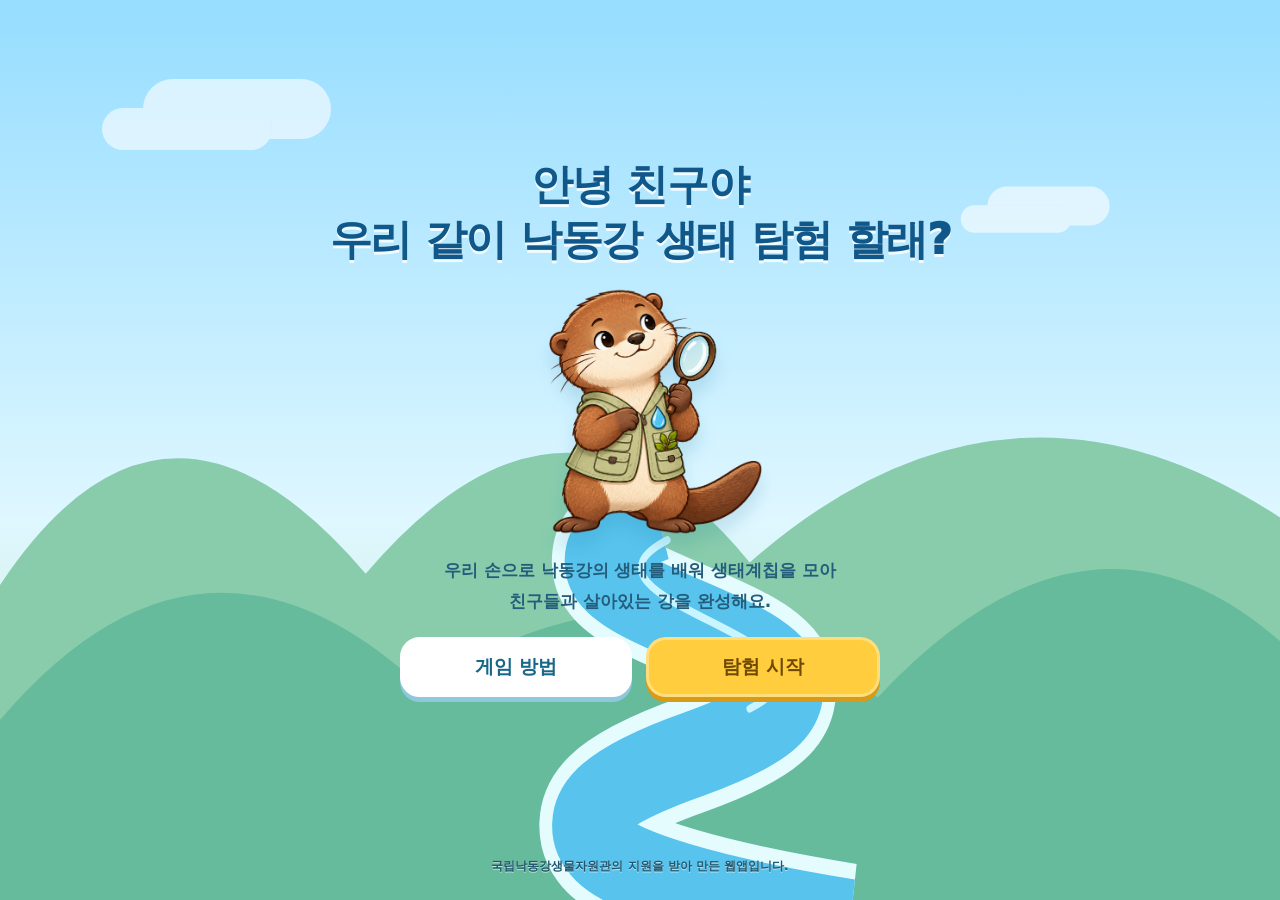
==== index.html @ 2ea54d35 "Add four-color score timeline and preserve hint timer pause" ====
<!doctype html>
<html lang="ko" class="world-boot"><head><meta charset="utf-8"><meta name="viewport" content="width=device-width,initial-scale=1"><title>낙동강 생태지킴이 탐험대 · 메인 보드</title>
<style>
*{box-sizing:border-box}body{margin:0;background:#eeeee5;color:#243c30;font-family:"Malgun Gothic",system-ui,sans-serif}header{position:sticky;top:0;z-index:3;background:#fafbf5f5;border-bottom:1px solid #d9e0d2;backdrop-filter:blur(12px)}.toolbar{max-width:1300px;margin:auto;display:flex;align-items:center;justify-content:space-between;padding:14px 22px;gap:12px}.brand{display:flex;align-items:center;gap:12px}.mark{background:#245e39;color:white;border-radius:13px;padding:9px;font-size:22px}h1{font-size:18px;margin:0 0 3px}.sub{font-size:12px;color:#657364}.actions{display:flex;gap:6px;align-items:center}button{font:inherit;cursor:pointer;border:1px solid #d1daca;background:#fffef9;color:#294c35;border-radius:10px;padding:9px 12px}button:hover{background:#e5efde}button:focus-visible{outline:3px solid #e6a627;outline-offset:3px}.hint{max-width:1200px;margin:18px auto 12px;padding:0 20px;display:flex;justify-content:space-between;font-size:13px;color:#56654e}.badge{color:#356344}main{overflow:auto;padding:0 18px 30px;min-height:80vh}.board{position:relative;width:min(100%,1120px);margin:0 auto;background:#fff;border-radius:20px;box-shadow:0 12px 40px #30482a18;overflow:hidden}.board>img{width:100%;display:block}.hotspot{position:absolute;top:1.85%;height:20.3%;width:13.6%;border-radius:15%;border:3px solid transparent;background:transparent;padding:0}.hotspot:hover{background:#ffffff20;border-color:#ffffff;box-shadow:0 0 0 3px var(--c),0 8px 24px #0002}.hotspot:focus-visible{outline:4px solid #e6a627;outline-offset:1px}.hotspot span{position:absolute;bottom:5%;left:50%;transform:translateX(-50%);white-space:nowrap;background:#fffef5;color:var(--c);border-radius:20px;padding:6px 12px;font-size:clamp(9px,1.1vw,14px);box-shadow:0 2px 8px #0001;opacity:0}.hotspot:hover span,.hotspot:focus-visible span{opacity:1}footer{text-align:center;font-size:12px;color:#6b7665;padding:0 16px 22px}dialog{border:0;border-radius:20px;padding:0;width:min(980px,96vw);max-height:92vh;background:#fafbf5;color:#294532;box-shadow:0 24px 100px #0005}dialog::backdrop{background:#15271dc9;backdrop-filter:blur(4px)}.modalbar{display:flex;justify-content:space-between;align-items:center;gap:8px;padding:14px 18px;position:sticky;top:0;background:#fafbf5;z-index:1;border-bottom:1px solid #dae1d4}.modalbar h2{font-size:18px;margin:0}.pages{display:flex;justify-content:center;align-items:center;gap:12px;padding:12px}.pages button[aria-pressed=true]{background:#2e6340;color:#fff}.source{display:block;width:100%;height:auto}.note{font-size:12px;text-align:center;color:#697360;margin:0 12px 12px}body:has(dialog[open]){overflow:hidden}body:fullscreen{overflow:auto;background:#eeeee5}@media(max-width:620px){.toolbar{padding:11px 12px;flex-wrap:wrap}h1{font-size:15px}.mark{font-size:18px;padding:6px}.sub{font-size:11px}.actions{width:100%;justify-content:flex-end}button{padding:8px 10px;font-size:13px}.hint{font-size:11px;gap:10px;margin-top:12px}main{padding:0 6px 20px}.board{border-radius:12px}.hotspot{border-width:2px}.modalbar h2{font-size:15px}}

.logo-magic{position:absolute;left:2%;top:3%;width:21.3%;height:16.5%;padding:0;border:0;background:transparent;border-radius:35%;isolation:isolate;overflow:visible;cursor:pointer}.logo-magic:hover{background:transparent}.logo-magic:focus-visible{outline:3px solid #d99f20;outline-offset:3px}.logo-magic::before{content:"";position:absolute;inset:-5%;border-radius:50%;pointer-events:none;opacity:0;background:radial-gradient(ellipse,#ffe28388,transparent 68%);mix-blend-mode:screen}.logo-shine{position:absolute;inset:0;overflow:hidden;border-radius:35%;pointer-events:none;mix-blend-mode:screen}.logo-shine::after{content:"";position:absolute;inset:-30%;background:linear-gradient(110deg,transparent 36%,#fffbd480 46%,#fffefaee 50%,#fffbd480 54%,transparent 64%);transform:translateX(-110%);opacity:0}.spark{position:absolute;left:var(--x);top:var(--y);font-size:clamp(15px,2.5vw,34px);line-height:1;color:#fff9c5;text-shadow:0 0 5px #ffde50,0 0 12px #ffdc54;opacity:0;pointer-events:none}.logo-magic.play::before{animation:logoHalo 3.8s ease-out both}.logo-magic.play .logo-shine::after{animation:logoShine 2s .25s ease-in-out both}.logo-magic.play .spark{animation:logoSpark 1.5s var(--delay) ease-in-out 2 both}.magic-tip{position:absolute;left:50%;top:103%;transform:translateX(-50%);white-space:nowrap;background:#fffcef;color:#336044;font-size:clamp(9px,1vw,13px);border:1px solid #e5cc7c;border-radius:20px;padding:5px 10px;opacity:0;transition:opacity .2s;pointer-events:none}.logo-magic:hover .magic-tip,.logo-magic:focus-visible .magic-tip{opacity:1}@keyframes logoHalo{0%,100%{opacity:0;transform:scale(.95)}25%,60%{opacity:.8;transform:scale(1.04)}}@keyframes logoShine{0%{opacity:0;transform:translateX(-110%)}15%,75%{opacity:.8}100%{opacity:0;transform:translateX(110%)}}@keyframes logoSpark{0%,100%{opacity:0;transform:scale(.3) rotate(-15deg)}45%{opacity:1;transform:scale(1) rotate(12deg)}}@media(prefers-reduced-motion:reduce){.logo-magic.play::before,.logo-magic.play .logo-shine::after,.logo-magic.play .spark{animation:none!important}.magic-tip{transition:none}}

#guide{position:fixed;z-index:20;inset:0;background:#142e24ad;display:flex;align-items:center;justify-content:center;padding:20px;overflow:auto}#guide[hidden]{display:none}.guide-panel{background:#fffdf3;border:2px solid #fff8d6;border-radius:26px;padding:24px;width:min(560px,100%);box-shadow:0 20px 80px #10271c55;position:relative}.guide-top{display:flex;justify-content:space-between;align-items:center;gap:8px;font-size:12px;color:#607259}.guide-hero{display:flex;gap:18px;align-items:center;margin:18px 0}.otter-portrait{width:104px;height:104px;flex-shrink:0;border-radius:50%;background-color:#dfeeda;background-size:850%;background-position:9.4% 44%;border:4px solid #e7d59b;box-shadow:0 4px 12px #365c3122}.guide-panel h2{font-size:25px;line-height:1.4;margin:0;color:#255b39}.guide-panel p{line-height:1.8;font-size:16px;margin:12px 0}.guide-step{display:flex;gap:5px;margin:15px 0}.guide-step i{height:5px;flex:1;border-radius:5px;background:#dfe6d5}.guide-step i.on{background:#4c8a50}.guide-choices{display:flex;gap:8px;flex-wrap:wrap;margin-top:16px}.guide-choices button{flex:1;min-width:120px;padding:13px}.guide-primary{background:#2c693e!important;color:white!important;border-color:#2c693e!important}.guide-feedback{min-height:26px;font-size:14px!important;color:#476641}.guide-chip{display:inline-flex;border:3px solid #39864f;border-radius:15px;background:#e7f5e1;padding:12px 18px;gap:8px;font-weight:bold;animation:chipArrive .65s ease-out}.guide-deck{background:#e2f3dc!important;border:2px solid #32804a!important;color:#25613a;min-height:100px!important;font-size:20px!important}.guide-panel small{display:block;color:#6d7569;margin-top:12px;line-height:1.6}#helpGuide{background:#e5efdc}.tutorial-highlight{z-index:21!important;outline:5px solid #ffdd66!important;outline-offset:5px;box-shadow:0 0 0 9999px #162e2340}.guide-board-step{align-items:flex-end!important;justify-content:flex-end!important;pointer-events:none;background:transparent!important}.guide-board-step .guide-panel{pointer-events:auto;width:min(440px,95%);margin:12px}.guide-board-step .guide-hero{margin:8px 0}.guide-board-step .otter-portrait{width:65px;height:65px}.guide-board-step h2{font-size:19px}.guide-board-step p{font-size:14px}#practiceChip{position:absolute;left:26.1%;top:28.5%;width:7.9%;height:8.3%;z-index:2;background:#e7f5e5e8;border:3px solid #38804a;border-radius:15%;display:flex;align-items:center;justify-content:center;text-align:center;color:#28633d;font-size:clamp(9px,1.3vw,17px);font-weight:bold;animation:chipArrive .7s ease-out}#practiceChip[hidden]{display:none}@keyframes chipArrive{from{opacity:0;transform:translateY(-45px) scale(.4)}to{opacity:1;transform:none}}@media(max-width:600px){#guide{padding:10px}.guide-panel{padding:18px}.guide-panel h2{font-size:21px}.guide-panel p{font-size:14px}.guide-board-step .guide-panel{margin:0;width:100%}.guide-board-step .guide-hero{display:none}.otter-portrait{width:80px;height:80px}}@media(prefers-reduced-motion:reduce){.guide-chip,#practiceChip{animation:none}}

.mission-status{max-width:1120px;margin:12px auto 15px;padding:12px 16px;border:1px solid #d7e2cc;border-radius:16px;background:#fafcf4;display:flex;align-items:center;gap:12px;flex-wrap:wrap}.mission-status strong{font-size:16px}.mission-status progress{accent-color:#347545;height:12px;flex:1;min-width:80px}.mission-status button{font-size:12px}.mission-status small{width:100%;color:#68765e}.deck-count{position:absolute;bottom:4%;left:50%;transform:translateX(-50%);white-space:nowrap;color:var(--c);background:#fffdf3ed;padding:5px 10px;border-radius:20px;font-size:clamp(9px,1vw,13px);box-shadow:0 2px 6px #0001}.hotspot span:not(.deck-count){bottom:15%}.placed-chip{position:absolute;width:7.5%;height:7.8%;z-index:2;border:2px solid var(--chip-color);background:#fffcf2ee;border-radius:15%;display:flex;align-items:center;justify-content:center;flex-direction:column;text-align:center;gap:2px;padding:3px;color:#264c31;box-shadow:0 2px 8px #28482428;font-size:clamp(8px,1.2vw,15px);font-weight:bold;animation:chipArrive .6s ease-out}.placed-chip small{font-weight:normal;font-size:.7em;color:#54734d}.completed-hotspot{position:absolute;top:1.85%;left:83.6%;width:13.6%;height:20.3%;border:3px solid transparent;border-radius:15%;background:transparent;padding:0}.completed-hotspot:hover{background:#ffffff20;border-color:#b0a986}.completed-hotspot .deck-count{color:#5b5b4b}.mission-content{padding:22px 26px 24px}.mission-meta{color:#527046;font-size:12px;display:flex;justify-content:space-between;gap:8px}.mission-question{font-size:clamp(20px,2.5vw,28px);line-height:1.7;font-weight:bold;color:#25492e;margin:20px 0 24px}.mission-section{padding:16px;border-radius:15px;border:1px solid #dce5d2;background:#f0f6e8;margin:12px 0;line-height:1.8}.mission-section h3{font-size:13px;margin:0 0 6px;color:#46723d}.mission-section p{margin:0}.mission-answer{background:#fff7dc;border-color:#ead692}.mission-answer strong{font-size:24px;color:#396233}.mission-buttons{display:flex;gap:8px;flex-wrap:wrap;margin:18px 0 0}.mission-buttons button{padding:12px 16px;flex:1}.mission-controls{display:flex;justify-content:space-between;gap:12px;flex-wrap:wrap;border-top:1px solid #e1e7d7;margin-top:20px;padding-top:14px}.mission-controls button{font-size:12px}.mission-note{font-size:13px;color:#64715b;line-height:1.7}.mission-saved{font-size:13px;margin:10px 0;min-height:20px;color:#476f3b}.mission-list{display:grid;grid-template-columns:repeat(auto-fit,minmax(200px,1fr));gap:10px;margin:16px 0}.mission-list button{text-align:left;line-height:1.6}.mission-list button.done{background:#e6f2df;border-color:#82ac6f}.mission-list button small{display:block;color:#607557}.mission-region-title{margin-top:20px;font-size:18px}.finish-banner{border:1px solid #cfb965;background:#fff5ce;border-radius:15px;padding:16px;margin:15px 0;line-height:1.8}.mission-question:focus{outline:none}@media(prefers-reduced-motion:reduce){.placed-chip{animation:none}}@media(max-width:600px){.mission-content{padding:16px}.mission-status{margin:10px 6px}.mission-status strong{font-size:14px}.mission-status small{font-size:11px}.mission-buttons button{font-size:13px;padding:11px 10px}}

.logo-underlay{position:absolute;left:2%;top:3%;width:21.3%;height:16.5%;background:#f3f0e6;border-radius:14px;pointer-events:none}.logo-magic{border-radius:14px;background-size:469.484% 606.061%;background-position:2.5413% 3.5928%;background-repeat:no-repeat;transform-origin:50% 60%;animation:logoWelcome 1.5s cubic-bezier(.2,.8,.25,1.2) both,logoFloat 5s 1.5s ease-in-out infinite;filter:drop-shadow(0 7px 5px #305a3b22)}.logo-magic:hover{background-color:transparent}.logo-magic::before{inset:-8%;background:radial-gradient(ellipse,#fff09d99,transparent 67%);z-index:-1;animation:logoAura 4s ease-in-out infinite!important}.logo-magic .logo-shine::after{animation:logoShineLoop 6s .5s ease-in-out infinite!important}.logo-magic .spark{font-size:clamp(20px,3.5vw,47px);animation:logoStarLoop 4s var(--delay) ease-in-out infinite!important}.brand h1{background:linear-gradient(105deg,#245839 15%,#278a9a 35%,#a17a0d 50%,#245839 70%);background-size:240% 100%;background-clip:text;-webkit-background-clip:text;color:transparent;animation:headingRiver 7s ease-in-out infinite}.motion-toggle{font-size:12px}body.motion-paused .logo-magic,body.motion-paused .logo-magic::before,body.motion-paused .logo-magic .logo-shine::after,body.motion-paused .logo-magic .spark,body.motion-paused .brand h1{animation:none!important}body.motion-paused .logo-magic .spark,body.motion-paused .logo-magic::before{opacity:0!important}@keyframes logoWelcome{0%{opacity:0;transform:translateY(24px) scale(.65) rotate(-7deg)}65%{opacity:1;transform:translateY(-6px) scale(1.08) rotate(2deg)}100%{opacity:1;transform:translateY(0) scale(1) rotate(0)}}@keyframes logoFloat{0%,100%{transform:translateY(0) rotate(-.6deg)}50%{transform:translateY(-7px) rotate(.6deg)}}@keyframes logoAura{0%,100%{opacity:.25;transform:scale(.95)}50%{opacity:.85;transform:scale(1.13)}}@keyframes logoShineLoop{0%,58%{opacity:0;transform:translateX(-110%)}65%,82%{opacity:.95}90%,100%{opacity:0;transform:translateX(110%)}}@keyframes logoStarLoop{0%,12%,65%,100%{opacity:0;transform:scale(.2) rotate(-20deg)}30%,43%{opacity:1;transform:scale(1.15) rotate(20deg)}}@keyframes headingRiver{0%,100%{background-position:0% 50%}50%{background-position:100% 50%}}@media(prefers-reduced-motion:reduce){.logo-magic,.logo-magic::before,.logo-magic .logo-shine::after,.logo-magic .spark,.brand h1{animation:none!important}.logo-magic .spark,.logo-magic::before{opacity:0!important}}
.logo-magic:hover{background-size:469.484% 606.061%;background-position:2.5413% 3.5928%;background-repeat:no-repeat}.board{scroll-margin-top:90px}
/* Compact, viewport-fitted table. Source artwork remains an intact square. */
html,body{height:100%;overflow:hidden}body{height:100dvh;display:flex;flex-direction:column;background:radial-gradient(ellipse at 50% 35%,#f3f7e8,#e0e8d8)}header{position:relative;flex-shrink:0}.toolbar{max-width:none;padding:7px 16px;gap:8px}.brand{gap:8px}.mark{padding:5px 7px;border-radius:9px;font-size:17px}.brand h1{font-size:15px;margin:0}.brand .sub{display:none}.actions{gap:4px}.actions button{padding:6px 9px;font-size:12px;border-radius:8px}.hint,footer,#saveNote{display:none}.mission-status{flex-shrink:0;max-width:none;margin:0 14px 4px;padding:5px 10px;gap:9px;border-radius:10px;background:#f9fcf0bd}.mission-status strong{font-size:12px}.mission-status button{font-size:11px;padding:4px 8px}.mission-status progress{height:8px;min-width:40px}.mission-dock{display:grid;grid-template-columns:repeat(5,minmax(0,1fr));gap:7px;padding:7px 14px;flex-shrink:0}.mission-dock .hotspot,.mission-dock .completed-hotspot{position:relative!important;inset:auto!important;width:auto!important;height:39px!important;border-radius:10px!important;border:1px solid color-mix(in srgb,var(--c,#696252) 35%,white)!important;background:color-mix(in srgb,var(--c,#696252) 8%,white)!important;padding:5px 12px!important;display:flex;align-items:center;justify-content:space-between;gap:7px;box-shadow:0 2px 4px #274b2210;color:var(--c,#625e50)}.mission-dock .hotspot:hover,.mission-dock .completed-hotspot:hover{background:var(--tile)!important;color:#fff!important;box-shadow:0 6px 0 var(--deep)!important}.dock-label{font-size:14px;font-weight:bold;white-space:nowrap}.mission-dock .deck-count{position:static;transform:none;background:#ffffffbd;box-shadow:none;font-size:11px;padding:3px 7px;white-space:nowrap}.mission-dock .hotspot span:not(.deck-count):not(.dock-label){display:none}.mission-dock .tutorial-highlight{z-index:21!important;outline:4px solid #ffcc42!important}.board-viewport{position:relative;flex:none;overflow:hidden;border-radius:15px;background:#fff;isolation:isolate;border:2px solid #efdf95;box-shadow:0 0 0 3px #fdf8e6,0 0 0 5px #82b59d66,0 10px 30px #284e3430,0 0 24px #8fcdb955;animation:boardGlow 5s ease-in-out infinite}.board-viewport::after{content:"";position:absolute;inset:0;border-radius:13px;border:3px solid transparent;pointer-events:none;z-index:4;background:linear-gradient(115deg,transparent 12%,#fff4ac 22%,#60cdb4 32%,transparent 42%,transparent 65%,#f4d66b 76%,transparent 88%) border-box;mask:linear-gradient(#fff 0 0) padding-box,linear-gradient(#fff 0 0);mask-composite:exclude;background-size:300% 300%;animation:borderCurrent 8s ease-in-out infinite}.board-viewport .board{width:100%!important;max-width:none!important;aspect-ratio:1;margin:-23.5% 0 0!important;border-radius:0;box-shadow:none;overflow:hidden;scroll-margin-top:0}.board-viewport.expanded .board{margin:0!important}.board-viewport .board>img{width:100%;height:auto;display:block}.board-viewport:not(.expanded) .logo-magic,.board-viewport:not(.expanded) .logo-underlay{visibility:hidden}.board-viewport.expanded .logo-magic,.board-viewport.expanded .logo-underlay{visibility:visible}main{min-height:0;flex:1;display:flex;align-items:center;justify-content:center;overflow:auto;padding:8px 12px 12px}body.motion-paused .board-viewport,body.motion-paused .board-viewport::after{animation:none!important}#toggleOriginal{border-color:#c8d5b8}dialog{max-height:92dvh}.guide-board-step .guide-panel{max-height:65dvh;overflow:auto}.guide-board-step{padding-bottom:6px!important}.guide-board-step .guide-panel{box-shadow:0 12px 50px #16302044}@keyframes boardGlow{0%,100%{box-shadow:0 0 0 3px #fff9e8,0 0 0 5px #81b69d66,0 10px 25px #284e3426,0 0 16px #8fcdb944}50%{box-shadow:0 0 0 3px #fff9e8,0 0 0 5px #d8b75d99,0 10px 30px #284e3430,0 0 28px #79cbb36b}}@keyframes borderCurrent{0%,100%{background-position:0% 0%}50%{background-position:100% 100%}}@media(max-width:700px){.toolbar{padding:6px 8px;flex-wrap:wrap}.brand h1{font-size:13px}.actions{width:auto;flex:1;justify-content:flex-end}.actions button{font-size:10px;padding:5px 6px}#minus,#plus,#toggleMotion{display:none}.mission-dock{gap:4px;padding:5px 8px}.mission-dock .hotspot,.mission-dock .completed-hotspot{height:44px!important;flex-direction:column;justify-content:center;gap:2px;padding:4px!important}.dock-label{font-size:12px}.mission-dock .deck-count{font-size:9px;padding:0 3px}.mission-status{margin:0 8px 3px;gap:5px}.mission-status strong{font-size:10px}.mission-status button{font-size:9px;padding:4px}.mark{font-size:14px}.mission-status progress{min-width:25px}main{padding:5px 8px 9px}.board-viewport{border-radius:10px}}@media(max-height:500px){.toolbar{padding-top:3px;padding-bottom:3px}.mission-dock{padding-top:3px;padding-bottom:3px}.mission-dock .hotspot,.mission-dock .completed-hotspot{height:30px!important}.mission-status{padding-top:3px;padding-bottom:3px}}@media(prefers-reduced-motion:reduce){.board-viewport,.board-viewport::after{animation:none!important}}
.mission-dock .hotspot .deck-count{opacity:1;bottom:auto;left:auto}
.mission-dock{grid-template-columns:130px repeat(5,minmax(90px,145px));justify-content:center;gap:7px}.mission-label-button{position:relative;overflow:hidden;border:1px solid #6c9b45;border-radius:10px;background:linear-gradient(120deg,#1d5c36,#3c7e45);color:#fffbe2;font-size:15px;font-weight:800;padding:6px 14px;min-height:39px;box-shadow:0 0 0 2px #e4d89666,0 3px 10px #29613c25;animation:missionLabelGlow 3s ease-in-out infinite}.mission-label-button:hover{background:linear-gradient(120deg,#286c3e,#4d9250)}.mission-label-button::after{content:"";position:absolute;inset:-40%;background:linear-gradient(110deg,transparent 40%,#fff6bd99 50%,transparent 60%);transform:translateX(-100%);pointer-events:none;animation:missionLabelShine 4.5s ease-in-out infinite}.mission-dock .hotspot,.mission-dock .completed-hotspot{padding:5px 9px!important}.mission-dock .dock-label{font-size:13px}.mission-dock .deck-count{font-size:10px;padding:3px 5px}@keyframes missionLabelGlow{0%,100%{box-shadow:0 0 0 2px #e4d89666,0 2px 8px #29613c25}50%{box-shadow:0 0 0 2px #f4dc86aa,0 0 17px #a8cb6c88}}@keyframes missionLabelShine{0%,55%{transform:translateX(-100%)}85%,100%{transform:translateX(100%)}}body.motion-paused .mission-label-button,body.motion-paused .mission-label-button::after{animation:none!important}@media(max-width:700px){.mission-dock{grid-template-columns:72px repeat(5,minmax(0,1fr));gap:4px}.mission-label-button{font-size:12px;padding:4px;min-height:44px}.mission-dock .dock-label{font-size:11px}.mission-dock .deck-count{font-size:8px;padding:0 1px}.mission-dock .hotspot,.mission-dock .completed-hotspot{padding:3px!important}}@media(prefers-reduced-motion:reduce){.mission-label-button,.mission-label-button::after{animation:none!important}}

.placed-chip{padding:0!important;overflow:hidden;border-width:1px;border-radius:12%;background:#fff}.placed-chip img{display:block;width:100%;height:100%;object-fit:contain}.chip-answer-preview{text-align:center;border:1px solid #dbe7d1;border-radius:14px;padding:12px;background:#f7fbf2}.chip-answer-preview img{width:150px;max-width:60%;height:auto;border-radius:12px}.chip-answer-preview p{font-size:13px;color:#496e3e;margin:6px 0 0}.reward-chip{width:160px;max-width:60%;display:block;margin:14px auto;border-radius:14px;animation:chipArrive .8s ease-out}.chip-gallery{display:grid;grid-template-columns:repeat(5,minmax(0,1fr));gap:9px;margin:12px 0 20px}.chip-gallery button{padding:4px;border-radius:12px;font-size:11px}.chip-gallery img{display:block;width:100%;aspect-ratio:1;object-fit:contain;border-radius:8px}.chip-gallery small{display:block;color:#5b7054;margin:5px 0}.chip-source-note{font-size:12px;line-height:1.7;color:#607457}@media(max-width:600px){.chip-gallery{grid-template-columns:repeat(3,minmax(0,1fr))}}@media(prefers-reduced-motion:reduce){.reward-chip{animation:none}}

.answer-test{border:1px solid #c6dcb9;background:#edf6e7;border-radius:15px;padding:15px;margin:16px 0}.answer-test label{display:block;font-size:14px;font-weight:bold;color:#32633d;margin-bottom:9px}.answer-entry-row{display:flex;gap:8px}.answer-entry-row input{min-width:0;flex:1;width:100%;border:2px solid #b4cfa6;border-radius:10px;padding:12px 14px;font:inherit;font-size:18px;color:#254b32;background:#fff}.answer-entry-row input:focus{outline:3px solid #e6cf74;outline-offset:2px}.answer-entry-row button{padding:10px 20px;font-weight:bold;background:#2c6a3d;color:white;border-color:#2c6a3d}.answer-feedback{min-height:22px;margin:8px 0 0;font-size:14px;color:#546a47}.answer-feedback.wrong{color:#9b4b27}.answer-feedback.correct{color:#286538;font-weight:bold}.answer-test small{font-size:11px;color:#69775e;display:block;margin-top:5px}.chip-flight{position:fixed;z-index:1000;pointer-events:none;object-fit:contain;border-radius:16px;box-shadow:0 12px 45px #183f3055;will-change:transform;transform-origin:top left}.correct-toast{position:fixed;z-index:1001;left:50%;top:18px;transform:translateX(-50%);padding:15px 24px;border-radius:18px;border:2px solid #e8ce72;background:#fffbed;color:#28603a;box-shadow:0 8px 35px #224c3533;font-weight:800;font-size:21px;text-align:center;pointer-events:none;max-width:90vw;white-space:normal}.correct-toast small{display:block;font-size:13px;font-weight:normal;margin-top:4px}.landing-chip{animation:chipLanded .65s ease-out!important}@keyframes chipLanded{0%{transform:scale(.65);filter:brightness(1.6)}55%{transform:scale(1.2)}100%{transform:scale(1);filter:brightness(1)}}@media(max-width:600px){.answer-entry-row input{font-size:16px;padding:10px}.answer-entry-row button{font-size:13px;padding:9px 12px}.correct-toast{font-size:18px;top:8px}}@media(prefers-reduced-motion:reduce){.landing-chip{animation:none!important}}

.points-total{font-size:13px;color:#78601b;white-space:nowrap;background:#fff2c3;border:1px solid #e7cf72;padding:4px 10px;border-radius:20px;font-weight:bold}.timer-box{display:flex;gap:10px;align-items:center;flex-wrap:wrap;background:#f9f4df;border:1px solid #e5d59b;border-radius:12px;padding:11px 14px;margin:13px 0;font-size:14px}.timer-box strong{font-size:20px;color:#9b671b}.timer-box small{display:block;width:100%;font-size:11px;color:#73694e}.timer-box.paused{background:#e8f2ff;border-color:#a2bfdb}.timer-box.frozen{background:#f1eee8}.point-reward{position:fixed;z-index:1100;left:50%;top:22%;transform:translateX(-50%);text-align:center;padding:18px 28px;border:2px solid #ffe081;border-radius:22px;background:linear-gradient(135deg,#fff8d4,#fffdf2);box-shadow:0 12px 50px #65502244;color:#3c6532;pointer-events:none;animation:pointRise 2.7s ease-out forwards}.point-reward strong{display:block;font-size:42px;color:#b17a08;text-shadow:0 2px #fff}.point-reward span{font-size:17px;font-weight:bold}@keyframes pointRise{0%{opacity:0;transform:translate(-50%,35px) scale(.7)}18%{opacity:1;transform:translate(-50%,0) scale(1.12)}35%,70%{opacity:1;transform:translate(-50%,-10px) scale(1)}100%{opacity:0;transform:translate(-50%,-75px) scale(.95)}}@media(max-width:700px){.points-total{font-size:10px;padding:3px 5px}.point-reward strong{font-size:32px}}@media(prefers-reduced-motion:reduce){.point-reward{animation:none}}

.region-base-points{font-size:14px;font-weight:900;color:#be5907;letter-spacing:-.3px;text-shadow:0 1px #fff}.mission-dock .hotspot .dock-label{display:inline-flex;align-items:center;gap:4px}.mission-dock{grid-template-columns:130px repeat(5,minmax(95px,145px)) minmax(135px,170px)}.dock-current-score{align-self:stretch;display:flex;align-items:center;justify-content:center;gap:6px;border:1px solid #dfc66a;border-radius:10px;background:linear-gradient(120deg,#fff6cf,#fffbed);box-shadow:0 0 0 2px #f0dfa533;color:#4f6038;font-size:12px;white-space:nowrap;padding:5px 9px}.dock-current-score strong{font-size:21px;color:#aa6506;font-weight:900}.dock-current-score small{font-size:10px;color:#8b7953}.mission-dock .hotspot .region-base-points{display:inline!important;opacity:1!important;position:static!important;transform:none!important;background:none!important;padding:0!important;box-shadow:none!important;white-space:nowrap}.points-total{display:none!important}@media(max-width:700px){.mission-dock{grid-template-columns:74px repeat(5,minmax(0,1fr));row-gap:5px}.dock-current-score{grid-column:1/-1;min-height:29px;padding:2px 8px}.dock-current-score strong{font-size:17px}.mission-dock .hotspot .dock-label{gap:1px;flex-direction:column;line-height:1.1}.mission-dock .hotspot .region-base-points{font-size:11px}.mission-dock .hotspot,.mission-dock .completed-hotspot{height:49px!important}}

.rank-strip{display:flex;align-items:center;justify-content:center;gap:10px;flex-wrap:wrap;padding:5px 12px 7px;flex-shrink:0;color:#335b39;font-size:12px}.rank-badge{border:1px solid #a9c38b;border-radius:20px;padding:5px 12px;background:linear-gradient(120deg,#edf8dd,#fff7d5);font-weight:800;box-shadow:0 2px 7px #426a2b16}.rank-next{font-size:11px;color:#6e785d}.rank-celebration{position:fixed;inset:0;z-index:1300;display:flex;align-items:center;justify-content:center;background:#19342275;backdrop-filter:blur(3px);padding:18px}.rank-celebration[hidden]{display:none}.rank-certificate{position:relative;overflow:hidden;width:min(490px,96vw);background:linear-gradient(145deg,#fffdf0,#eaf7de);border:3px solid #ebce70;border-radius:26px;padding:28px;text-align:center;box-shadow:0 18px 80px #17341c66;animation:rankEnter .7s cubic-bezier(.2,.8,.3,1.2) both}.rank-certificate .rank-icon{display:block;font-size:64px;filter:drop-shadow(0 4px 6px #d1ae4144)}.rank-certificate h2{font-size:25px;color:#2e673b;margin:12px 0}.rank-certificate p{line-height:1.8;color:#5a714e}.rank-certificate .rank-earned{font-size:13px;font-weight:bold;color:#95711a}.rank-certificate button{background:#2e683c;color:white;font-weight:bold;padding:11px 25px;border-color:#2e683c}.rank-confetti{position:absolute;top:-20px;left:var(--left);width:9px;height:16px;background:var(--color);animation:rankConfetti 2.6s var(--delay) ease-in infinite;pointer-events:none}.rank-strip button{font:inherit;color:inherit;cursor:pointer}.rank-list-row{display:flex;justify-content:space-between;gap:10px;border-bottom:1px solid #dce7d3;padding:13px 5px;font-size:14px}.rank-list-row.achieved{color:#2f743c;font-weight:bold}@keyframes rankEnter{from{opacity:0;transform:translateY(35px) scale(.7)}to{opacity:1;transform:none}}@keyframes rankConfetti{to{transform:translateY(530px) rotate(480deg);opacity:0}}@media(max-width:700px){.rank-strip{padding:3px 8px 5px;gap:5px}.rank-badge{font-size:11px;padding:4px 9px}.rank-next{font-size:10px}.rank-certificate{padding:22px}.rank-certificate h2{font-size:21px}}@media(prefers-reduced-motion:reduce){.rank-certificate,.rank-confetti{animation:none!important}.rank-confetti{display:none}}

.mission-dock{grid-template-columns:130px repeat(5,minmax(95px,145px)) minmax(210px,270px)}.dock-current-score{flex-wrap:wrap;gap:2px 6px;align-content:center;padding:5px 10px}.dock-current-score .rank-strip{width:100%;display:flex;padding:0;gap:5px;justify-content:center;flex-wrap:wrap;font-size:11px}.dock-current-score .rank-badge{font-size:11px;padding:2px 6px;border:0;background:transparent;box-shadow:none;line-height:1.35}.dock-current-score .rank-next{font-size:10px;color:#7a6b3b;line-height:1.35}.dock-current-score strong{font-size:19px}@media(max-width:700px){.mission-dock{grid-template-columns:74px repeat(5,minmax(0,1fr))}.dock-current-score{min-height:47px;display:flex;gap:2px 6px}.dock-current-score .rank-strip{width:auto;margin-left:5px}.dock-current-score strong{font-size:17px}}

.dock-current-score{display:grid;grid-template-columns:1fr;gap:5px;padding:6px;background:#f6f7ec;border:1px solid #bdcba8;box-shadow:0 3px 10px #385c2b1c}.current-score-box{display:flex;align-items:center;justify-content:center;gap:6px;padding:5px 10px;border:2px solid #e0b752;border-radius:9px;background:linear-gradient(110deg,#fff4bf,#fffcef);color:#6b4c14;box-shadow:inset 0 1px #fff}.current-score-box>span{font-size:12px;font-weight:800}.current-score-box strong{font-size:23px;color:#a65d04}.current-score-box small{font-size:11px;color:#8b7545}.dock-current-score .rank-strip{padding:0;margin:0;gap:3px;width:100%;display:flex;flex-direction:column}.dock-current-score .rank-badge{display:block;width:100%;border:2px solid #6b9c73;border-radius:9px;background:linear-gradient(110deg,#e5f5df,#f4fbef);padding:5px 8px;color:#285b36;font-size:12px;font-weight:900;box-shadow:inset 0 1px #fff;white-space:normal}.dock-current-score .rank-badge:hover{background:#d9efcf}.dock-current-score .rank-next{font-size:10px;color:#65764c;padding:1px 3px}.mission-dock{align-items:center}.mission-label-button{min-height:42px}@media(max-width:700px){.dock-current-score{grid-column:1/-1;grid-template-columns:1fr 1.45fr;gap:5px;padding:5px}.current-score-box{padding:5px}.current-score-box strong{font-size:19px}.current-score-box>span{font-size:10px}.current-score-box small{font-size:9px}.dock-current-score .rank-badge{font-size:11px;padding:4px}.dock-current-score .rank-next{font-size:9px}}

#learningDialog{width:min(1140px,96vw);max-height:94dvh;border:0;border-radius:24px;padding:0;background:#f8faf3;color:#234632;box-shadow:0 24px 100px #10281e66}#learningDialog::backdrop{background:#102e25bb;backdrop-filter:blur(6px)}.learn-head{padding:22px 26px 14px;background:#e6efdb;border-bottom:1px solid #cad8bd;display:flex;justify-content:space-between;gap:15px;align-items:center}.learn-head h2{font-size:25px;margin:5px 0}.learn-eyebrow{font-size:12px;font-weight:800;letter-spacing:1px;color:#5b743d}.learn-intro{padding:16px 26px 8px;font-size:14px;line-height:1.7;margin:0}.learn-tabs{display:flex;gap:8px;padding:12px 26px;position:sticky;top:0;background:#f8faf3;z-index:1}.learn-tabs button{flex:1;font-weight:900;border:2px solid var(--region);color:var(--region);padding:10px 6px}.learn-tabs button[aria-selected=true]{background:var(--region);color:white}.learn-body{padding:0 26px 24px}.learn-region-title{margin:5px 0 8px;font-size:23px}.learn-habitat{background:#eaf0df;border-left:4px solid var(--region);border-radius:8px;padding:12px 16px;line-height:1.7;font-size:14px}.learn-grid{display:grid;grid-template-columns:repeat(2,minmax(0,1fr));gap:16px;margin-top:16px}.learn-card{background:white;border:1px solid #d2ddc5;border-radius:18px;padding:16px;display:grid;grid-template-columns:125px 1fr;gap:16px;align-content:start}.learn-card img{width:125px;height:125px;object-fit:contain;border-radius:12px}.learn-card h4{margin:4px 0;font-size:23px}.learn-card .learn-kind{font-size:11px;letter-spacing:1px;color:#6a7b55;font-weight:800}.learn-card .learn-title{margin:0;font-size:13px;font-weight:700;color:#698341}.learn-card dl{grid-column:1/-1;margin:0;line-height:1.65;font-size:14px}.learn-card dt{font-weight:900;margin-top:8px}.learn-card dd{margin:0}.learn-key{grid-column:1/-1;padding:8px 10px;background:#eff4e5;border-radius:8px;font-size:13px;font-weight:800}.learn-source{grid-column:1/-1;font-size:12px;color:#3a7391;line-height:1.5}.learn-warning{grid-column:1/-1;font-size:12px;line-height:1.6;background:#fff1d6;padding:10px;border-radius:8px;color:#805b22}.learn-footer{display:flex;justify-content:space-between;align-items:center;gap:12px;margin-top:20px}.learn-footer button{font-weight:800}.learn-footnote{font-size:12px;line-height:1.7;color:#68775e}.learn-launch{background:#e7f2d7!important;border:1px solid #8dab61!important;color:#345c2e!important;font-weight:900!important}.learn-progress{font-size:13px;color:#62744e}.learn-official{color:#416b40;font-weight:700}.learn-card:only-child{grid-column:1/-1}@media(max-width:720px){.learn-head{padding:16px}.learn-head h2{font-size:20px}.learn-intro{padding:12px 16px 0}.learn-tabs{padding:12px 16px}.learn-body{padding:0 16px 20px}.learn-grid{grid-template-columns:1fr}.learn-card{grid-template-columns:105px 1fr;padding:12px;gap:12px}.learn-card img{width:105px;height:105px}.learn-card h4{font-size:22px}}

.learn-section-title{margin:24px 0 10px;font-size:19px;color:#385c38}.learn-env-card{background:linear-gradient(135deg,#f2f7e9,#fff);border:2px solid #b6cda4}.learn-env-body{grid-column:1/-1;margin:0;font-size:15px;line-height:1.8}.learn-check{grid-column:1/-1;border:1px dashed #a1b88d;border-radius:10px;padding:10px 12px;background:#fff}.learn-check summary{font-size:14px;font-weight:800;cursor:pointer;line-height:1.7}.learn-check p{font-size:14px;line-height:1.8;margin:10px 0 0;color:#507045}.learn-env-card:only-child{grid-column:1/-1}.learn-env-card:only-child{grid-template-columns:125px 1fr}.learn-env-card:only-child .learn-env-body{grid-column:2;grid-row:2}.learn-env-card:only-child img{grid-row:1/3}@media(max-width:720px){.learn-env-card:only-child{grid-template-columns:105px 1fr}.learn-env-card:only-child .learn-env-body{grid-column:1/-1;grid-row:auto}.learn-env-card:only-child img{grid-row:auto}}

.otter-portrait.sudali-portrait{width:145px;height:150px;border:0;border-radius:0;background:radial-gradient(ellipse,#e6efd9 0%,#e6efd900 70%);box-shadow:none;overflow:visible}.sudali-portrait img{width:100%;height:100%;object-fit:contain;filter:drop-shadow(0 5px 4px #34502c20);animation:sudali-breathe 4s ease-in-out infinite;transform-origin:50% 90%}.learning-sudali{width:92px;height:98px;object-fit:contain;flex-shrink:0}.learn-head>div{flex:1}.learn-head>button{flex-shrink:0}.sudali-mark{padding:0!important;background:transparent!important;overflow:visible!important}.sudali-brand{display:block;width:48px;height:48px;object-fit:contain}@keyframes sudali-breathe{0%,100%{transform:translateY(0) rotate(-1deg)}50%{transform:translateY(-4px) rotate(1deg)}}@media(max-width:600px){.otter-portrait.sudali-portrait{width:110px;height:120px}.learning-sudali{width:62px;height:72px}.learn-head{gap:8px}.learn-head h2{font-size:18px}.sudali-brand{width:38px;height:38px}}@media(prefers-reduced-motion:reduce){.sudali-portrait img{animation:none}}

:root{--ink:#123958;--blue:#087ad1;--sky:#e4f7ff;--gold:#ffce45}body{color:var(--ink);background:linear-gradient(160deg,#c7f0ff,#edfaff 55%,#c6efdf)}header{background:#ffffffed;border-bottom:0;box-shadow:0 3px 0 #77c6e040}.toolbar{padding:7px 20px}.brand h1{color:#124b72;font-weight:950;letter-spacing:-.6px}.brand .sub{color:#3883a0}button{border:2px solid #c8e2ed;border-radius:14px;background:white;color:#245775;font-weight:800;box-shadow:0 3px 0 #c1dce9;transition:transform .15s,box-shadow .15s}button:hover{background:#edfaff;transform:translateY(-2px);box-shadow:0 5px 0 #abd3e5}button:active{transform:translateY(2px);box-shadow:0 1px 0 #abd3e5}button:focus-visible{outline:3px solid #ffbe32;outline-offset:3px}.actions button{font-size:11px;padding:7px 9px}.mission-dock{padding:10px 20px 7px;gap:9px;background:transparent;grid-template-columns:125px repeat(5,minmax(90px,140px)) minmax(210px,270px)}.mission-dock [data-region],.mission-dock #completedMissions{position:relative;border:0!important;border-radius:16px!important;min-height:57px!important;padding:8px 10px!important;box-shadow:0 4px 0 var(--deep)!important;background:var(--tile)!important;color:white!important;overflow:visible!important}.mission-dock [data-region="상류"]{--tile:#20a56c;--deep:#137947}.mission-dock [data-region="중류"]{--tile:#179de2;--deep:#096aa6}.mission-dock [data-region="하류"]{--tile:#f79a34;--deep:#be641d}.mission-dock [data-region="습지"]{--tile:#9c73df;--deep:#6a43a6}.mission-dock #completedMissions{--tile:#247b99;--deep:#17556f}.mission-dock .dock-label{font-size:16px!important;color:white!important}.mission-dock .deck-count{font-size:10px!important;color:#ffffffde!important;margin-top:4px!important}.mission-dock .region-base-points{background:#fff4b8!important;color:#79500b!important;padding:2px 5px;border-radius:6px;font-size:12px!important}.mission-label-button{background:#123f64!important;color:white!important;border:0!important;box-shadow:0 4px 0 #082c4b!important;animation:none!important;font-size:14px}.dock-current-score{background:#ffffff!important;border:2px solid #94d1e9!important;border-radius:16px;padding:5px!important;box-shadow:0 4px 0 #9acfe0!important}.current-score-box{border:0!important;background:#fff1b5!important;border-radius:10px!important;padding:3px 8px!important}.current-score-box strong{color:#b26600!important}.dock-current-score .rank-badge{background:#e2f8ef!important;border:0!important;box-shadow:none!important;color:#14715a!important;padding:4px 8px!important}.dock-current-score .rank-next{color:#48758b!important}.mission-status{margin:4px 20px 5px!important;background:#ffffffc9;border:1px solid #b6e1ef;border-radius:15px;padding:7px 12px!important;gap:9px}.mission-status strong{color:#246580;font-size:12px}.mission-status progress{accent-color:#16b894;height:10px;border-radius:12px}.mission-status button{font-size:11px;padding:6px 9px;box-shadow:0 2px 0 #bfdce7}.learn-launch{background:#ffdc55!important;border:0!important;color:#654411!important;box-shadow:0 3px 0 #dba828!important}main{position:relative;background:radial-gradient(ellipse at 50% 45%,#fff8 20%,#c1e9f333 80%)}#boardViewport{border:5px solid white!important;border-radius:22px!important;box-shadow:0 12px 30px #176c8c33,0 0 0 2px #82cce0!important}#missionDialog,#learningDialog{background:#f3fbff!important;color:#17405d;border:3px solid white!important;border-radius:26px!important;box-shadow:0 20px 90px #06325366!important}#missionDialog::backdrop,#learningDialog::backdrop{background:#083f60b8!important}.modalbar,.learn-head{background:#d9f3ff!important;border-bottom:2px solid #aedff2!important}.learn-head h2{color:#105d8c;font-weight:950}.learn-eyebrow{color:#3e87a5}.learn-intro{color:#38647b}.learn-tabs{background:#f3fbfff5!important}.learn-tabs button{box-shadow:0 3px 0 #bcdce9;border-radius:14px}.learn-region-title{color:#155c85}.learn-habitat{background:#e1f3fb!important;border-left-color:#2d9fc9!important;color:#35647a}.learn-card{border:2px solid #c8e5f0!important;border-radius:20px!important;background:white!important;box-shadow:0 5px 0 #d7edf5}.learn-kind{color:#258ba5!important}.learn-title{color:#4b7a91!important}.learn-key{background:#fff2b7!important;color:#735313}.learn-section-title{color:#167ba6}.learn-check{background:#eaf8ff!important;border-color:#8bd1e8!important}.guide-primary{background:#ffcc39!important;color:#694100!important;border:0!important;box-shadow:0 5px 0 #d8961c!important;font-weight:950!important}.guide-panel{background:#f5fcff!important;border:3px solid white!important;box-shadow:0 20px 90px #073d6855!important}.guide-panel h2{color:#125d89}.guide-panel p{color:#37667e}.guide-chip{background:#e2f9ef!important;color:#138967!important}.timer-box{background:#e5f6ff!important;border-color:#93d7ed!important}.answer-test{background:#fff!important;border:2px solid #b3ddeb!important;border-radius:18px!important}.answer-entry-row input{border:2px solid #9fcfe0!important;border-radius:12px!important}.answer-entry-row button{background:#119ed5!important;color:white!important;border-color:#119ed5!important}.mission-question{color:#124e74!important}
.world-welcome{position:fixed;inset:0;z-index:60;display:flex;align-items:center;justify-content:center;padding:24px;background:linear-gradient(180deg,#96ddff 0%,#dff7ff 58%,#b9e9bd 100%);overflow:auto}.world-welcome[hidden]{display:none}.world-scene{position:absolute;inset:0;overflow:hidden;pointer-events:none}.world-scene svg{width:100%;height:100%;position:absolute;bottom:0}.world-cloud{position:absolute;background:#fff9;border-radius:100px;width:170px;height:42px;top:12%;left:8%;box-shadow:50px -20px 0 9px #fff9;animation:cloud-drift 12s ease-in-out infinite alternate}.world-cloud.second{left:auto;right:14%;top:22%;transform:scale(.65);animation-delay:-5s}.world-shell{position:relative;width:min(1050px,100%);display:grid;grid-template-columns:1.1fr 1fr;gap:30px;align-items:center;padding:28px 36px}.world-copy{padding:10px 0}.world-kicker{display:inline-block;background:#ffffffd9;border:2px solid white;border-radius:99px;padding:8px 14px;color:#16789c;font-size:13px;font-weight:900;box-shadow:0 4px 0 #73c6e33d}.world-copy h2{font-size:clamp(38px,5.5vw,68px);line-height:1.12;letter-spacing:-2px;color:#10578a;margin:20px 0;text-shadow:0 4px 0 white;font-weight:950}.world-copy h2 em{font-style:normal;color:#009d8c}.world-copy p{font-size:17px;line-height:1.8;color:#236081;font-weight:650;margin:0 0 22px}.world-main-button{font-size:23px;padding:17px 32px;border:3px solid #fff5;background:#ffcd3d;color:#704800;border-radius:22px;box-shadow:0 7px 0 #d99a17,0 12px 22px #3d8da62b;min-width:250px}.world-main-button:hover{background:#ffdb59;box-shadow:0 9px 0 #d99a17}.world-secondary{display:flex;gap:12px;margin-top:17px;flex-wrap:wrap}.world-secondary button{background:#ffffffd9;border:2px solid #fff;padding:10px 16px;font-size:13px}.world-mascot{position:relative;text-align:center}.world-mascot img{width:100%;max-height:410px;object-fit:contain;filter:drop-shadow(0 14px 8px #0e6b8e25);animation:world-float 4s ease-in-out infinite}.world-speech{display:inline-block;background:white;border:3px solid #a5dcee;border-radius:20px 20px 20px 4px;padding:13px 18px;font-size:15px;font-weight:850;color:#166d91;box-shadow:0 5px 0 #81c0d529}.world-stops{display:flex;gap:8px;margin-top:28px;flex-wrap:wrap}.world-stop{display:flex;gap:6px;align-items:center;background:#ffffffc9;border:2px solid white;padding:7px 10px;border-radius:13px;font-size:12px;font-weight:850;color:#216c8d}.world-stop b{width:21px;height:21px;display:grid;place-items:center;background:var(--stop);color:white;border-radius:50%;font-size:11px}.world-count{font-size:12px!important;margin:14px 0 0!important;color:#367d97!important}.world-home{font-size:11px!important}.collection-grid{display:grid;grid-template-columns:repeat(5,minmax(0,1fr));gap:12px}.collection-item{background:#fff;border:2px solid #c9e5ef;border-radius:18px;padding:10px;text-align:center;box-shadow:0 4px 0 #d2e8f0}.collection-item img{display:block;width:100%;aspect-ratio:1;object-fit:contain;border-radius:12px}.collection-item.locked img{filter:grayscale(1);opacity:.3}.collection-item strong{display:block;font-size:13px;margin-top:7px}.collection-item small{display:block;font-size:11px;color:#548398;margin-top:5px}.collection-intro{padding:15px;background:#e2f7ff;border-radius:16px;line-height:1.8}.collection-region{margin-top:23px;color:#177a9d}.learn-launch{white-space:nowrap}.world-welcome:focus{outline:none}@keyframes cloud-drift{to{translate:45px 0}}@keyframes world-float{50%{transform:translateY(-9px) rotate(1deg)}}@media(max-width:760px){.world-shell{grid-template-columns:1fr;gap:12px;padding:10px 8px;max-width:480px}.world-copy{text-align:center;order:2}.world-mascot{order:1}.world-mascot img{height:200px;width:230px}.world-speech{font-size:12px;padding:8px 12px;display:block;width:max-content;max-width:100%;margin:auto}.world-copy h2{font-size:39px;margin:8px 0 12px}.world-copy p{font-size:14px;margin-bottom:15px}.world-kicker{font-size:11px;padding:5px 10px}.world-main-button{font-size:20px;padding:13px 25px}.world-secondary,.world-stops{justify-content:center}.world-stops{margin-top:17px}.world-welcome{padding:12px}.collection-grid{grid-template-columns:repeat(3,minmax(0,1fr))}.mission-dock{padding:8px 10px;gap:7px}.mission-status{margin:2px 10px 5px!important}.toolbar{padding:6px 10px}.brand h1{font-size:15px}.world-count{margin-top:9px!important}}@media(max-height:650px) and (min-width:761px){.world-mascot img{max-height:330px}.world-copy h2{font-size:48px}.world-shell{padding:14px 32px}.world-copy p{font-size:15px}.world-stops{margin-top:20px}}@media(prefers-reduced-motion:reduce){.world-cloud,.world-mascot img{animation:none}button{transition:none}}

.mission-dock [data-region],.mission-dock #completedMissions{display:flex!important;flex-direction:column!important;align-items:center!important;justify-content:center!important;gap:3px!important}.mission-dock .dock-label{display:flex!important;align-items:center;justify-content:center;gap:5px;white-space:nowrap}.mission-dock .deck-count{margin:0!important;padding:0!important;background:none!important;border:0!important;line-height:1.2!important}.learn-card[hidden]{display:none!important}.learn-grid.world-single{display:block}.world-lesson-nav{display:flex;align-items:center;justify-content:center;gap:15px;margin:16px 0}.world-lesson-nav span{font-size:13px;font-weight:900;color:#24799b}.world-lesson-nav button{padding:9px 16px}.learn-grid.world-single .learn-card{max-width:760px;margin:0 auto;grid-template-columns:165px 1fr}.learn-grid.world-single .learn-card img{width:165px;height:165px}.learn-grid.world-single .learn-card:only-child .learn-env-body{grid-column:1/-1;grid-row:auto}.learn-grid.world-single .learn-card img{grid-row:auto}.learn-grid.world-single .learn-card h4{font-size:28px}@media(max-width:600px){.learn-grid.world-single .learn-card{grid-template-columns:105px 1fr}.learn-grid.world-single .learn-card img{width:105px;height:105px}.learn-grid.world-single .learn-card h4{font-size:23px}}

html.world-boot body>:not(#worldWelcome){visibility:hidden!important}html.world-boot #guide{display:none!important}#worldWelcome button:disabled{cursor:progress;opacity:.8}html.world-boot #worldWelcome{visibility:visible!important}

@media(max-width:760px){.world-welcome{align-items:flex-start;padding:10px 12px;overflow-y:auto}.world-shell{margin:auto;flex-shrink:0;padding:0 8px;gap:5px}.world-mascot img{height:180px;width:210px}.world-speech{padding:6px 10px;font-size:12px}.world-copy{padding:3px 0}.world-copy h2{font-size:35px;margin:7px 0 8px;line-height:1.08}.world-copy p{font-size:13px;line-height:1.6;margin:0 0 10px}.world-kicker{padding:4px 9px;font-size:10px}.world-main-button{padding:11px 24px;font-size:19px;min-width:230px}.world-secondary{margin-top:11px;gap:8px}.world-secondary button{padding:7px 12px;font-size:12px}.world-stops{margin-top:11px;gap:6px}.world-stop{padding:5px 8px;font-size:11px}.world-count{margin-top:8px!important;font-size:11px!important}}@media(max-width:760px) and (max-height:700px){.world-mascot img{height:145px;width:175px}.world-copy h2{font-size:30px}.world-shell{gap:3px}.world-secondary{margin-top:9px}.world-stops{margin-top:9px}.world-main-button{padding:9px 21px}}

#regionCelebration{width:min(570px,92vw);border:3px solid white;border-radius:30px;padding:0;background:linear-gradient(155deg,#f0fcff,#fff);color:#174968;overflow:hidden;box-shadow:0 20px 100px #07395d77;text-align:center}#regionCelebration::backdrop{background:#063453ad;backdrop-filter:blur(5px)}.region-party{position:relative;padding:26px 24px 24px;isolation:isolate;overflow:hidden}.region-party::before{content:'';position:absolute;z-index:-1;inset:-30%;background:repeating-conic-gradient(from 0deg,#a5e9ff35 0deg 18deg,transparent 18deg 36deg);animation:region-rays 24s linear infinite}.region-party .party-tag{display:inline-block;padding:6px 13px;border-radius:99px;background:var(--party-color);color:white;font-size:12px;font-weight:900;letter-spacing:1px}.region-party .party-mascot{display:block;width:145px;height:140px;object-fit:contain;margin:13px auto 3px;animation:region-hop .8s ease-in-out 3}.region-party h2{font-size:clamp(29px,6vw,44px);margin:8px 0 12px;color:var(--party-color);letter-spacing:-1px;animation:region-title .65s cubic-bezier(.2,1.5,.5,1) both;text-shadow:0 3px 0 white}.region-party p{font-size:16px;line-height:1.7;margin:0 auto 15px;max-width:390px;font-weight:700}.region-party .party-chips{display:flex;gap:7px;justify-content:center;margin:12px 0 20px}.party-chips img{width:clamp(40px,12vw,70px);aspect-ratio:1;object-fit:contain;border-radius:12px;box-shadow:0 4px 0 #b2dce7;animation:region-chip .5s both;animation-delay:calc(var(--i)*.12s)}.region-party button{background:#ffcd3d;border:0;color:#754b00;font-weight:900;padding:12px 24px;font-size:16px;box-shadow:0 5px 0 #dba020}.region-party .party-note{display:block;font-size:11px;color:#56809b;margin-top:13px}.region-confetti{position:absolute;top:-20px;left:var(--x);width:10px;height:16px;background:var(--c);border-radius:3px;animation:region-fall 2.8s var(--d) ease-in infinite;pointer-events:none}.region-preview-tools{display:flex;gap:8px;flex-wrap:wrap;margin:12px 0}.region-preview-tools button{font-size:12px;padding:7px 10px}.region-restored{outline:3px solid #ffe578;outline-offset:2px}@keyframes region-title{from{opacity:0;transform:scale(.5) rotate(-4deg)}to{opacity:1;transform:scale(1)}}@keyframes region-hop{50%{transform:translateY(-12px) rotate(3deg)}}@keyframes region-chip{from{opacity:0;transform:translateY(20px) scale(.4)}to{opacity:1;transform:none}}@keyframes region-rays{to{transform:rotate(360deg)}}@keyframes region-fall{to{top:110%;transform:rotate(480deg) translateX(25px);opacity:.2}}@media(max-height:650px){.region-party{padding:17px 20px}.region-party .party-mascot{width:105px;height:100px;margin:8px auto 0}.region-party h2{margin:5px 0 8px}.region-party p{font-size:14px;margin-bottom:10px}.region-party .party-chips{margin:8px 0 15px}}@media(prefers-reduced-motion:reduce){.region-party::before,.region-party .party-mascot,.region-party h2,.party-chips img,.region-confetti{animation:none}.region-confetti{display:none}}

.mission-dock .hotspot:is(:hover,:focus-visible,:active),.mission-dock .completed-hotspot:is(:hover,:focus-visible,:active){background:var(--tile)!important;color:#fff!important}.mission-dock .hotspot:is(:hover,:focus-visible) .dock-label,.mission-dock .completed-hotspot:is(:hover,:focus-visible) .dock-label{color:#fff!important}.mission-dock .hotspot:is(:hover,:focus-visible) .deck-count,.mission-dock .completed-hotspot:is(:hover,:focus-visible) .deck-count{color:#fff!important}.mission-dock .hotspot:hover,.mission-dock .completed-hotspot:hover{filter:brightness(.94);transform:translateY(-2px)}.mission-dock .hotspot:active,.mission-dock .completed-hotspot:active{transform:translateY(2px);box-shadow:0 2px 0 var(--deep)!important}

.guide-intro-step .learn-launch{display:block;width:100%;padding:12px 16px;margin:16px 0 12px;font-size:16px;border-radius:14px}.guide-practice{display:block;width:100%;padding:11px 14px;background:#fff!important;color:#176a94!important;border:2px solid #a6d7ea!important;font-size:15px;font-weight:850}.guide-intro-step .guide-choices{margin-top:0}.guide-intro-step #guideBody p{font-size:15px;line-height:1.75;margin:10px 0}.guide-intro-step .guide-hero{margin:12px 0}.guide-intro-step .guide-hero h2{font-size:24px;word-break:keep-all}.guide-intro-step #guideFoot{display:block;margin-top:12px}.guide-panel>.learn-launch[hidden]{display:none!important}@media(max-width:600px){.guide-intro-step .guide-hero h2{font-size:20px}.guide-intro-step #guideBody p{font-size:13px;line-height:1.65}.guide-intro-step .learn-launch{font-size:14px}.guide-practice{font-size:13px}.guide-intro-step .otter-portrait{width:95px;height:104px}}@media(max-height:700px){#guide:not(.guide-board-step){align-items:flex-start}.guide-panel{margin:auto}.guide-intro-step .guide-hero{margin:8px 0}.guide-intro-step .otter-portrait{height:110px;width:105px}.guide-intro-step #guideBody p{margin:7px 0}}

.world-welcome{padding:12px;align-items:flex-start}.world-shell.world-simple{display:flex;flex-direction:column;align-items:center;width:min(820px,100%);max-width:820px;min-height:calc(100dvh - 24px);margin:0 auto;padding:22px 20px 12px;gap:14px;text-align:center}.world-simple #worldTitle{order:0;margin: auto 0 0;font-size:clamp(28px,3.5vw,42px);line-height:1.3;font-weight:950;letter-spacing:-1.2px;word-break:keep-all;color:#10578a;text-shadow:0 3px 0 #ffffffcc}.world-simple .world-mascot{order:1;flex:none}.world-simple .world-mascot img{height:260px;width:290px;max-height:32dvh;object-fit:contain;display:block}.world-simple .world-description{order:2;font-size:17px;line-height:1.8;font-weight:750;color:#245d7b;margin:0;word-break:keep-all}.world-button-row{order:3;display:flex;justify-content:center;gap:14px;width:min(480px,100%);margin:6px 0 0}.world-button-row button{flex:1;min-width:0;font-size:19px;padding:14px 16px;border-radius:20px;white-space:nowrap}.world-button-row #worldHow{background:#fff;border:2px solid white;color:#176789;box-shadow:0 5px 0 #8fc7dd}.world-button-row #worldStart{background:#ffcd3d;box-shadow:0 5px 0 #d99a17;color:#704800}.world-simple .world-support{order:4;align-self:stretch;margin:auto 0 0;padding:22px 0 0;font-size:12px;line-height:1.6;font-weight:650;color:#24576e;text-shadow:0 1px 0 #ffffff99}@media(max-width:760px){.world-shell.world-simple{padding:16px 8px 8px;gap:12px;min-height:calc(100dvh - 24px)}.world-simple #worldTitle{font-size:27px;line-height:1.35;letter-spacing:-.8px}.world-simple .world-mascot img{height:210px;width:230px;max-height:31dvh}.world-simple .world-description{font-size:14px;line-height:1.75}.world-button-row{gap:10px;margin-top:5px}.world-button-row button{font-size:17px;padding:12px 10px}.world-simple .world-support{font-size:11px;padding-top:20px}}@media(max-width:760px) and (max-height:650px){.world-shell.world-simple{gap:9px;padding-top:8px}.world-simple #worldTitle{font-size:23px}.world-simple .world-mascot img{height:155px;width:175px}.world-simple .world-description{font-size:13px}.world-button-row button{padding:10px 8px;font-size:16px}.world-simple .world-support{padding-top:14px;font-size:10px}}
.world-simple footer.world-support{display:block!important;visibility:visible!important;flex-shrink:0}

#guide .guide-panel{background:radial-gradient(ellipse at 0% 0%,#bcf2ffb3,transparent 52%),radial-gradient(ellipse at 100% 20%,#dcd0ff99,transparent 45%),radial-gradient(ellipse at 90% 100%,#baf5da99,transparent 42%),linear-gradient(145deg,#f8fdff,#f4faff 55%,#fffced)!important;border:3px solid #fff!important;box-shadow:0 0 0 2px #80d7f188,0 22px 80px #063c6559!important;isolation:isolate;overflow:hidden}#guide .guide-panel::before{content:'';position:absolute;z-index:-1;width:270px;height:270px;border:24px solid #fff6;box-shadow:0 0 0 18px #84daf221;border-radius:50%;right:-150px;top:120px;pointer-events:none}#guide .guide-panel::after{content:'✦  ·  ✧';position:absolute;right:25px;bottom:18px;color:#55b8d94d;font-size:28px;letter-spacing:9px;pointer-events:none;z-index:-1}.guide-top{padding-bottom:9px;border-bottom:1px solid #91d2eb70;flex-wrap:wrap}.guide-back{background:#fff!important;color:#1b6a98!important;border:2px solid #9fd7eb!important;border-radius:12px;padding:7px 11px;font-size:12px;font-weight:900;box-shadow:0 3px 0 #9fd3e8!important;white-space:nowrap}.guide-top>span{color:#286d91;font-weight:800}.guide-step i{background:#bddfed!important}.guide-step i.on{background:linear-gradient(90deg,#18b798,#2aa5df)!important;box-shadow:0 0 8px #35badc33}.guide-hero{padding:8px 12px;border:1px solid #ffffffbd;border-radius:20px;background:linear-gradient(105deg,#ffffff8c,#ffffff26)}#guideBody{padding:1px 9px}#guideBody strong{color:#116c90}.guide-panel #guideTitle{color:#115d87}.guide-panel .guide-choices button{border-radius:15px}.guide-panel>.learn-launch{background:linear-gradient(105deg,#ffdc50,#ffe887)!important}.guide-panel #guideFoot{color:#5a7a8e}@media(max-width:600px){.guide-top{gap:7px}.guide-top>span{font-size:10px}.guide-back{font-size:11px;padding:6px 9px}.guide-top>div{display:flex;gap:5px;margin-left:auto}.guide-top>div button{font-size:10px;padding:6px 8px}.guide-hero{padding:6px}.guide-panel::before{opacity:.6}}

#learningPanel .learn-card{border:3px solid var(--region)!important;box-shadow:0 5px 0 color-mix(in srgb,var(--region) 24%,white)!important}#learningPanel .learn-card h4{color:var(--region)}#learningPanel .learn-habitat{border-left:5px solid var(--region)!important}#learningPanel .learn-kind{color:var(--region)!important}#learningPanel .learn-check{border-color:var(--region)!important}#learningPanel .learn-footnote{color:#526a76;font-size:12px;line-height:1.7;padding:12px 0 0;border-top:1px solid #cce2eb}

.mission-dock [data-region] .dock-label,.mission-dock .hotspot:is(:hover,:focus-visible) .dock-label{color:#fff2a3!important;text-shadow:0 1px 1px #173b4a55}.mission-dock [data-region] .dock-label .region-base-points{display:inline-block!important;position:static!important;transform:none!important;opacity:1!important;background:#173e58!important;color:#ffe472!important;border:1px solid #ffe472!important;border-radius:7px!important;padding:2px 5px!important;line-height:1.15!important;font-size:12px!important;font-weight:950!important;text-shadow:none!important;box-shadow:none!important;white-space:nowrap!important}#missionAnswerInput:focus{outline:3px solid #ffd84c!important;outline-offset:2px;border-color:#168bc4!important}

#playModeDialog{width:min(680px,calc(100% - 32px));max-height:90dvh;box-sizing:border-box;border:4px solid white;border-radius:32px;padding:28px;background:radial-gradient(circle at 90% 0%,#fff0b0,transparent 45%),linear-gradient(135deg,#e1f9ff,#eff9ed);color:#164e70;box-shadow:0 24px 80px #123f7055}#playModeDialog::backdrop{background:#123e65a6;backdrop-filter:blur(7px)}#playModeDialog h2{text-align:center;font-size:30px;margin:18px 0 10px}#playModeDialog>p{text-align:center;line-height:1.6}.mode-back{background:white;border:2px solid #b8dce9;border-radius:14px;padding:9px 14px;color:#205b78;font-weight:800}.play-mode-options{display:grid;grid-template-columns:1fr 1fr;gap:18px;margin-top:24px}.play-mode-options button{display:flex;flex-direction:column;align-items:center;gap:14px;border:3px solid #159ac4;border-radius:24px;padding:24px 16px;background:#fff;color:#164e70;box-shadow:0 6px 0 #8bd3e7}.play-mode-options strong{font-size:30px}.play-mode-options span{line-height:1.5}.play-mode-options .mode-icon{font-size:46px}.play-mode-options b{background:#ffdc4d;border-radius:14px;padding:10px 18px;color:#684400}.play-mode-options #soloMode:hover{background:#e5faff;transform:translateY(-2px)}.play-mode-options #soloMode:focus-visible{outline:4px solid #f9bd20;outline-offset:4px}.play-mode-options #multiMode{opacity:1;color:#607080;background:#edf1f5;border-color:#bac9d3;box-shadow:0 6px 0 #ccd8df;cursor:not-allowed}.play-mode-options #multiMode b{background:#dae2e8;color:#53677a}@media(max-width:480px){#playModeDialog{padding:20px 14px}#playModeDialog h2{font-size:24px}.play-mode-options{gap:10px}.play-mode-options button{padding:20px 9px}.play-mode-options strong{font-size:25px}.play-mode-options span{font-size:14px}}

#soloEntryDialog{width:min(520px,calc(100% - 28px));max-height:90dvh;box-sizing:border-box;overflow:auto;border:4px solid white;border-radius:28px;padding:26px;background:radial-gradient(circle at 100% 0%,#fff2bb,transparent 45%),linear-gradient(135deg,#e1f9ff,#f0faef);color:#164e70;box-shadow:0 24px 80px #123f7055}#soloEntryDialog::backdrop{background:#123e65a6;backdrop-filter:blur(7px)}#soloEntryDialog h2{text-align:center;font-size:27px;margin:22px 0 12px}#soloEntryDialog>p{text-align:center;line-height:1.65}#soloEntryForm{display:flex;flex-direction:column;gap:12px;margin-top:24px}#soloEntryForm label{font-size:19px;font-weight:850}#soloEntryForm label span{font-size:12px;color:#57727f;margin-left:6px}#soloEntryForm input{width:100%;box-sizing:border-box;min-height:54px;border:2px solid #9ccddd;border-radius:14px;background:white;padding:13px 14px;font-size:18px;color:#164e70;margin-bottom:10px}#soloEntryForm input:focus{outline:3px solid #ffcf46;outline-offset:2px;border-color:#168bc4}#soloEntryNext{min-height:56px;border:0;border-radius:16px;background:#ffda46;color:#704800;font-size:20px;font-weight:850;box-shadow:0 5px 0 #d8a522;padding:14px}#soloEntryNext:disabled{background:#dce6eb;color:#71828d;box-shadow:0 4px 0 #bdcdd5;cursor:not-allowed}#soloEntryForm small{text-align:center;color:#526f7c;line-height:1.6;margin-top:8px}@media(max-width:480px){#soloEntryDialog{padding:20px 18px}#soloEntryDialog h2{font-size:24px}}

#explorerIdentity{grid-column:1/-1;display:flex;flex-direction:column;align-items:center;gap:3px;min-width:0;padding:6px 8px 9px;border-bottom:1px solid #c7e8ee;margin-bottom:3px;text-align:center}#explorerIdentity[hidden]{display:none}#explorerIdentity .explorer-school{font-size:12px;font-weight:700;color:#4c7588;overflow-wrap:anywhere;line-height:1.35}#explorerIdentity .explorer-name{font-size:19px;color:#135777;line-height:1.4;overflow-wrap:anywhere}.dock-current-score:has(#explorerIdentity:not([hidden])){background:linear-gradient(145deg,#fff,#edfaff)!important;padding:9px!important;border-radius:22px!important}.dock-current-score:has(#explorerIdentity:not([hidden])) .current-score-box{min-height:38px}.dock-current-score:has(#explorerIdentity:not([hidden])) .rank-strip{gap:5px}@media(max-width:700px){#explorerIdentity{flex-direction:row;justify-content:space-between;gap:10px;padding:4px 5px 7px;text-align:left}#explorerIdentity .explorer-school{font-size:11px;flex:1}#explorerIdentity .explorer-name{font-size:16px;flex:1;text-align:right}.dock-current-score:has(#explorerIdentity:not([hidden])){padding:7px!important}}

.actions #minus,.actions #fit,.actions #toggleOriginal,.actions #plus,.actions #toggleMotion,.mission-dock #completedMissions{display:none!important}.mission-dock{grid-template-columns:125px repeat(4,minmax(90px,160px)) minmax(230px,290px)!important}#explorerIdentity{width:100%;box-sizing:border-box;white-space:normal}@media(max-width:700px){.mission-dock{grid-template-columns:74px repeat(4,minmax(0,1fr))!important}.dock-current-score{grid-column:1/-1!important}.actions{gap:6px!important}.actions button{padding:8px 10px!important}}

/* Explorer player card */
.dock-current-score:has(#explorerIdentity:not([hidden])){display:grid!important;grid-template-columns:1fr 1.55fr!important;gap:10px!important;align-items:center!important;background:linear-gradient(125deg,#143b57,#155769)!important;border:1px solid #287387!important;border-radius:20px!important;padding:16px!important;box-shadow:0 5px 0 #10394d,0 10px 24px #19566d24!important;white-space:normal!important;color:#fff!important}
#explorerIdentity{grid-column:1/-1!important;display:flex!important;flex-direction:column!important;align-items:flex-start!important;gap:4px!important;text-align:left!important;padding:0 0 12px!important;margin:0!important;border-bottom:1px solid #ffffff26!important;width:100%!important}
#explorerIdentity[hidden]{display:none!important}#explorerIdentity .explorer-school{color:#b3dbe4!important;font-size:11px!important;font-weight:650!important;letter-spacing:.03em}#explorerIdentity .explorer-name{color:#fff!important;font-size:20px!important;font-weight:850!important;text-align:left!important;line-height:1.35!important}
.dock-current-score:has(#explorerIdentity:not([hidden])) .current-score-box{display:flex!important;flex-wrap:wrap!important;justify-content:flex-start!important;align-content:center!important;gap:3px 5px!important;padding:0!important;min-height:66px!important;background:transparent!important;border:0!important;border-radius:0!important;box-shadow:none!important}
.dock-current-score:has(#explorerIdentity:not([hidden])) .current-score-box>span{width:100%!important;font-size:10px!important;font-weight:650!important;color:#b3dbe4!important}.dock-current-score:has(#explorerIdentity:not([hidden])) .current-score-box strong{font-size:30px!important;line-height:1.2!important;font-weight:900!important;color:#ffdf66!important}.dock-current-score:has(#explorerIdentity:not([hidden])) .current-score-box small{color:#afd0d9!important;font-size:10px!important}
.dock-current-score:has(#explorerIdentity:not([hidden])) .rank-strip{display:flex!important;flex-direction:column!important;align-items:stretch!important;justify-content:center!important;gap:7px!important;margin:0!important;padding:0 0 0 12px!important;border-left:1px solid #ffffff26!important;width:auto!important;min-width:0!important}.dock-current-score:has(#explorerIdentity:not([hidden])) .rank-badge{background:#ffffff12!important;border:1px solid #ffffff28!important;border-radius:10px!important;color:#d9f5e9!important;font-size:11px!important;font-weight:800!important;line-height:1.5!important;padding:7px 5px!important;box-shadow:none!important;white-space:normal!important}.dock-current-score:has(#explorerIdentity:not([hidden])) .rank-next{font-size:10px!important;line-height:1.4!important;color:#b3dbe4!important;text-align:center!important}
@media(max-width:700px){.dock-current-score:has(#explorerIdentity:not([hidden])){grid-template-columns:1.1fr .7fr 1.3fr!important;gap:12px!important;padding:14px!important}#explorerIdentity{grid-column:auto!important;border:0!important;padding:0!important}#explorerIdentity .explorer-name{font-size:17px!important}#explorerIdentity .explorer-school{font-size:10px!important}.dock-current-score:has(#explorerIdentity:not([hidden])) .current-score-box{min-height:58px!important;padding-left:12px!important;border-left:1px solid #ffffff26!important}.dock-current-score:has(#explorerIdentity:not([hidden])) .current-score-box strong{font-size:27px!important}}
@media(max-width:420px){.dock-current-score:has(#explorerIdentity:not([hidden])){grid-template-columns:1fr 1.25fr!important;gap:10px!important}#explorerIdentity{grid-column:1/-1!important;flex-direction:row!important;align-items:center!important;justify-content:space-between!important;border-bottom:1px solid #ffffff26!important;padding-bottom:9px!important}#explorerIdentity .explorer-school{flex:1!important}#explorerIdentity .explorer-name{flex:1.5!important;text-align:right!important;font-size:16px!important}.dock-current-score:has(#explorerIdentity:not([hidden])) .current-score-box{border:0!important;padding-left:0!important;min-height:50px!important}}

#recordsDialog{width:min(900px,calc(100% - 24px));max-height:90dvh;box-sizing:border-box;padding:0;border:3px solid white;border-radius:26px;background:#f3fbff;color:#174c6b;box-shadow:0 24px 80px #123f7055}#recordsDialog::backdrop{background:#123e65a6;backdrop-filter:blur(6px)}#recordsDialog>header{position:sticky;top:0;display:flex;justify-content:space-between;align-items:center;background:#dff5ff;padding:16px 20px;gap:10px;border-bottom:1px solid #b7e0ef;z-index:1}#recordsDialog h2{font-size:23px;margin:0}#recordsDialog button{border:2px solid #b9dcea;border-radius:13px;padding:10px 15px;background:white;color:#174c6b;font-weight:800}#recordsDialog button:disabled{opacity:.5;cursor:not-allowed}.records-body{padding:20px}.record-submit{background:white;border:1px solid #c6e4ee;border-radius:18px;padding:18px}.record-submit h3{margin:0 0 10px}.records-consent{display:flex;gap:9px;font-size:14px;line-height:1.7;margin:15px 0;align-items:flex-start}.records-consent input{width:20px;height:20px;flex:none}#recordsDialog #submitRecord{background:#ffdc52;border-color:#edc545;color:#684500}.records-list-head{display:flex;align-items:center;justify-content:space-between;gap:10px;margin-top:20px}.records-note{font-size:12px;color:#55758a}.records-table-wrap{overflow-x:auto}#recordsDialog table{width:100%;border-collapse:collapse;background:white;text-align:left;font-size:14px}#recordsDialog th{background:#e1f2f9;padding:12px;white-space:nowrap}#recordsDialog td{padding:12px;border-bottom:1px solid #dcecf2;overflow-wrap:anywhere}#recordsDialog td:last-child{color:#a46400;font-weight:850;white-space:nowrap}#recordStatus,#recordsLoadStatus{font-size:14px;line-height:1.6}#recordsButton{background:#e9e2ff!important;color:#594084!important}@media(max-width:480px){.records-body{padding:12px}#recordsDialog>header{padding:12px}#recordsDialog h2{font-size:20px}#recordsDialog th,#recordsDialog td{padding:9px;font-size:12px}}

#gameShell{display:grid;grid-template-columns:minmax(0,1fr) 290px;gap:18px;flex:1;min-height:0;padding:16px 22px 20px;align-items:stretch}#gameShell>main{min-width:0;min-height:0;padding:8px!important;overflow:hidden;background:transparent;grid-column:1;grid-row:1}#gameSide{grid-column:2;grid-row:1;display:flex;flex-direction:column;gap:16px;min-width:0;overflow-y:auto;padding:3px 4px 8px}#gameSide .mission-dock{display:block!important;margin:0!important;padding:0!important;background:transparent!important}#missionGroup{margin:0;padding:12px;min-width:0;display:grid;grid-template-columns:1fr 1fr;gap:12px 10px;border:1px solid #77b5c9;border-radius:17px;background:#ffffff70}#missionGroup legend{font-size:14px;font-weight:850;color:#205a74;padding:0 8px;margin-left:6px}#missionGroup [data-region]{height:66px!important;min-height:0!important;justify-content:center!important;gap:5px!important;padding:8px!important;border-radius:14px!important;flex-direction:column!important}#missionGroup .dock-label{font-size:17px!important;flex-direction:row!important;gap:5px!important}#missionGroup .deck-count{font-size:10px!important}#gameSide .dock-current-score{width:100%;align-self:auto!important}#gameSide .dock-current-score:has(#explorerIdentity:not([hidden])){grid-template-columns:1fr 1.55fr!important;padding:14px!important;gap:10px!important}#gameSide #explorerIdentity{grid-column:1/-1!important;flex-direction:column!important;align-items:flex-start!important;padding-bottom:10px!important;border-bottom:1px solid #ffffff26!important}#gameSide #explorerIdentity .explorer-name{text-align:left!important;font-size:19px!important}#gameSide .mission-status{display:flex!important;flex-wrap:wrap!important;gap:8px!important;padding:12px!important;margin:0!important;border-radius:17px!important;background:#ffffffb0!important;align-content:flex-start;box-shadow:none!important}#gameSide .mission-status strong{flex:1 0 100%;font-size:12px!important}#gameSide .mission-status progress{flex:1 0 100%;width:100%;height:8px;margin:0 0 5px}#gameSide .mission-status button{flex:1 1 42%;font-size:11px!important;padding:9px 6px!important;white-space:nowrap}#gameSide .mission-status #learningButton{flex-basis:100%}.toolbar{padding:7px 18px!important}.actions{flex:none!important}.actions button{white-space:nowrap!important}
@media(max-width:760px){html,body{height:auto!important;min-height:100dvh;overflow:auto!important}body{display:block!important}#gameShell{display:flex;flex-direction:column;padding:10px;gap:12px;min-height:0}#gameSide{order:0;overflow:visible;display:grid;grid-template-columns:1fr;gap:10px;padding:0}#gameShell>main{order:1;flex:none!important;overflow:visible!important;padding:3px!important;width:100%}#gameSide .dock-current-score:has(#explorerIdentity:not([hidden])){grid-template-columns:1.2fr .65fr 1.3fr!important;padding:11px!important;gap:9px!important;border-radius:16px!important}#gameSide #explorerIdentity{grid-column:auto!important;border:0!important;padding:0!important}#gameSide #explorerIdentity .explorer-name{font-size:15px!important}#gameSide #explorerIdentity .explorer-school{font-size:10px!important}#gameSide .dock-current-score .current-score-box{min-height:48px!important;padding:0!important;border:0!important}#gameSide .dock-current-score .current-score-box strong{font-size:26px!important}#gameSide .dock-current-score .rank-strip{padding-left:8px!important}#gameSide .dock-current-score .rank-badge{font-size:10px!important;padding:5px!important}#gameSide .dock-current-score .rank-next{font-size:9px!important}#missionGroup{grid-template-columns:repeat(4,minmax(0,1fr));padding:9px 8px 12px;gap:7px;border-radius:15px}#missionGroup [data-region]{height:57px!important;padding:5px!important;gap:4px!important}#missionGroup .dock-label{font-size:15px!important;flex-wrap:wrap!important;gap:3px!important}#missionGroup .deck-count{font-size:9px!important}#gameSide .mission-status{padding:9px!important;gap:7px!important}#gameSide .mission-status strong{flex:0 0 auto;font-size:11px!important}#gameSide .mission-status progress{flex:1 1 80px;margin:0;height:7px;width:auto}#gameSide .mission-status button,#gameSide .mission-status #learningButton{flex:1 1 auto;font-size:10px!important;padding:7px!important}.toolbar{flex-wrap:wrap!important;gap:7px!important;padding:7px 10px!important}.brand{flex:1 1 100%;justify-content:center}.brand h1{font-size:15px!important}.mark img{width:30px!important;height:34px!important;object-fit:contain}.actions{width:100%;justify-content:center;gap:8px!important}.actions button{font-size:11px!important;padding:6px 10px!important}.board-viewport{margin:0 auto!important}}

@media(min-width:761px){#gameSide{gap:12px}#gameSide .dock-current-score:has(#explorerIdentity:not([hidden])){padding:12px!important;gap:8px!important}#gameSide #explorerIdentity{padding-bottom:7px!important;gap:2px!important}#gameSide .dock-current-score .current-score-box{min-height:45px!important}#gameSide .dock-current-score .rank-badge{padding:4px!important}#missionGroup [data-region]{height:54px!important}#missionGroup{padding:10px;gap:10px}#gameSide .mission-status{display:grid!important;grid-template-columns:1fr 1fr!important;padding:10px!important;gap:7px!important}#gameSide .mission-status strong,#gameSide .mission-status progress,#gameSide .mission-status #learningButton{grid-column:1/-1!important}#gameSide .mission-status button{width:auto!important;min-width:0!important;min-height:0!important;padding:7px 5px!important;font-size:10px!important}#gameSide .mission-status progress{margin:0 0 3px}}

#allMissions{display:none!important}#exploreActions{margin:0;padding:10px;min-width:0;display:grid;grid-template-columns:1fr 1fr;gap:10px;border:1px solid #77b5c9;border-radius:17px;background:#ffffff70}#exploreActions legend{font-size:14px;font-weight:850;color:#205a74;padding:0 8px;margin-left:6px}#exploreActions button{min-width:0;min-height:54px;border:0!important;border-radius:14px!important;padding:8px 5px!important;color:#fff!important;font-size:15px!important;font-weight:850!important;line-height:1.35;box-shadow:0 4px 0 var(--tool-deep)!important;background:var(--tool-color)!important;white-space:normal!important;transition:filter .18s,transform .18s}#exploreActions button:hover{filter:brightness(1.08);transform:translateY(-1px)}#exploreActions button:focus-visible{outline:3px solid #ffdc52;outline-offset:3px}#exploreActions #learningButton{--tool-color:#398c91;--tool-deep:#25656e}#exploreActions #resetMissions{--tool-color:#d06c7c;--tool-deep:#9c4057}#exploreActions #chipGalleryButton{--tool-color:#6c79b9;--tool-deep:#47578e}#exploreActions #recordsButton{--tool-color:#b18239;--tool-deep:#835c24}#gameSide .mission-status{margin-bottom:0!important}#gameSide .mission-status progress{margin-bottom:0!important}@media(max-width:760px){#gameSide{grid-template-columns:1fr 1fr;gap:10px}#gameSide>.dock-current-score,#gameSide>.mission-dock{grid-column:1/-1}#gameSide .mission-status{grid-column:1/-1}#exploreActions{grid-column:1/-1;grid-template-columns:1fr 1fr;padding:9px 8px 12px;gap:9px;border-radius:15px}#exploreActions button{min-height:45px;font-size:14px!important}}
.mission-instruction{font-weight:750!important;color:#325c71!important;font-size:15px!important;line-height:1.7!important;margin:0 0 18px!important}.mission-buttons:has(>button:only-child){grid-template-columns:1fr!important}.mission-buttons>button:only-child{width:100%}
#missionDialog.chip-review-dialog{width:min(850px,calc(100% - 24px))!important;max-height:92dvh!important;padding:0!important;overflow:auto!important}#missionDialog.chip-review-dialog .modalbar{padding:13px 18px!important;min-height:0!important;gap:10px}#missionDialog.chip-review-dialog .modalbar h2{font-size:20px!important;margin:0!important}#missionDialog.chip-review-dialog #closeMission{padding:7px 13px!important;font-size:14px!important}#missionDialog.chip-review-dialog .mission-content{padding:18px!important}.chip-review-layout{display:grid;gap:12px}.chip-review-detail{display:grid;grid-template-columns:145px minmax(0,1fr);gap:20px;align-items:center;padding:16px;border:2px solid var(--review-color);border-radius:18px;background:white}.chip-review-detail>img{display:block;width:145px;max-width:100%;border-radius:13px}.chip-review-region{display:inline-block;font-size:12px;font-weight:800;color:var(--review-color)}.chip-review-detail h3{font-size:28px;color:#174966;line-height:1.35;margin:7px 0 10px}.chip-review-explanation{font-size:14px!important;line-height:1.75;margin:0;color:#355d70}.chip-review-question{font-size:12px;color:#58798a;padding:0 4px}.chip-review-question summary{cursor:pointer;font-weight:700}.chip-review-question p{margin:8px 0 0;line-height:1.6}.chip-review-caption{font-size:12px;font-weight:800;color:#426f83;margin:0}.chip-review-grid{display:grid;grid-template-columns:repeat(10,minmax(0,1fr));gap:6px}.chip-review-grid button{min-width:0;padding:4px!important;background:white!important;border:1px solid #c8dee8!important;border-radius:9px!important;box-shadow:none!important;color:#315b70!important;transition:transform .15s}.chip-review-grid button[aria-pressed=true]{border:2px solid var(--review-color)!important;background:#e7f7fc!important}.chip-review-grid button:hover{transform:translateY(-2px)}.chip-review-grid img{display:block;width:100%;max-width:60px;margin:auto;border-radius:6px}.chip-review-grid span{display:block;font-size:9px;font-weight:750;line-height:1.35;margin-top:3px;overflow-wrap:anywhere}@media(max-width:600px){#missionDialog.chip-review-dialog .mission-content{padding:12px!important}#missionDialog.chip-review-dialog .modalbar{padding:10px 12px!important}#missionDialog.chip-review-dialog .modalbar h2{font-size:16px!important}.chip-review-detail{grid-template-columns:100px minmax(0,1fr);gap:12px;padding:12px;border-radius:14px}.chip-review-detail>img{width:100px}.chip-review-detail h3{font-size:22px;margin:5px 0 7px}.chip-review-explanation{font-size:12px!important;line-height:1.6}.chip-review-region{font-size:10px}.chip-review-grid{grid-template-columns:repeat(5,minmax(0,1fr));gap:5px}.chip-review-grid img{max-width:42px}.chip-review-grid span{font-size:8px}.chip-review-layout{gap:9px}}

#currentScoreBox small{display:none!important}.explorer-name-row{display:flex;align-items:center;gap:9px;flex-wrap:wrap;width:100%}.explorer-region-badges{display:inline-flex;gap:5px;flex-wrap:wrap;align-items:center}.explorer-region-badge{display:inline-block;font-size:11px;font-weight:850;line-height:1.5;padding:2px 6px;border-radius:6px;border:1px solid #ffe88488;background:#ffffff16;color:#fff09a;box-shadow:0 0 9px #ffe46c55;text-shadow:0 0 7px #ffe463aa;animation:regionBadgeGlow 2.4s ease-in-out infinite}@keyframes regionBadgeGlow{50%{color:#fff9cc;box-shadow:0 0 13px #ffe88499;text-shadow:0 0 10px #fff09a}}@media(prefers-reduced-motion:reduce){.explorer-region-badge{animation:none}}@media(max-width:760px){.explorer-region-badge{font-size:10px}.explorer-name-row{gap:5px}}

#soloEntryForm .entry-record-consent{display:flex;align-items:flex-start;gap:10px;background:#ffffffb0;border:1px solid #b7d9e7;border-radius:13px;padding:12px;margin:0 0 5px;font-size:12px;font-weight:500;line-height:1.6;color:#315e74}#soloEntryForm .entry-record-consent input{width:19px;height:19px;min-height:0;flex:none;margin:3px 0 0;padding:0}#soloEntryForm .entry-record-consent b{font-size:13px;font-weight:800}#soloEntryDialog{max-height:94dvh!important}#soloEntryForm{gap:9px;margin-top:18px}#soloEntryDialog h2{margin-top:14px}

#heroCeremony,#recordOffer{border:3px solid white;border-radius:28px;padding:0;width:min(620px,94vw);max-height:92dvh;color:#164a66;box-shadow:0 24px 90px #06425c70}#heroCeremony::backdrop,#recordOffer::backdrop{background:#062e57aa;backdrop-filter:blur(6px)}.hero-ceremony-inner{position:relative;overflow:hidden;text-align:center;padding:34px 24px;background:radial-gradient(ellipse at top,#fff4ae,transparent 65%),linear-gradient(140deg,#d8faff,#e4fff0 55%,#e5dfff)}.hero-kicker{font-size:14px;font-weight:800;color:#527662}.hero-medal{font-size:88px;animation:hero-medal-in 1s cubic-bezier(.2,1.5,.5,1) both}.hero-ceremony-inner h2{font-size:clamp(25px,5vw,38px);color:#986100;margin:10px 0;text-shadow:0 2px white,0 0 18px #ffd552}.hero-greeting{font-weight:800}.hero-ceremony-inner p{font-size:16px;line-height:1.7}.hero-results{background:white;border:2px solid #efd060;border-radius:15px;padding:14px;font-size:20px;font-weight:900;margin:20px 0}.hero-actions{display:flex;gap:10px;justify-content:center;flex-wrap:wrap}.hero-actions button{padding:12px 20px}.hero-confetti{position:absolute;pointer-events:none;left:var(--x);top:-20px;width:9px;height:17px;background:var(--color);animation:hero-rain 3.5s var(--delay) ease-in infinite}.record-offer-inner{padding:28px;background:linear-gradient(140deg,#e4fbff,#fff8d7);text-align:center}.record-offer-inner p{line-height:1.8}.record-offer-inner>div{display:flex;gap:10px;justify-content:center}.record-offer-inner button{padding:12px}@keyframes hero-rain{to{transform:translateY(650px) rotate(650deg);opacity:0}}@keyframes hero-medal-in{from{transform:scale(.2) rotate(-25deg);opacity:0}to{transform:scale(1);opacity:1}}@media(prefers-reduced-motion:reduce){.hero-confetti{animation:none;display:none}.hero-medal{animation:none}}

.mission-hint-first{background:#fff3b4!important;border:3px solid #e9b32b!important;box-shadow:0 4px 0 #dfb53c25;margin-top:0!important;scroll-margin-top:95px}.mission-hint-first h3{color:#885b00}.mission-hint-first:focus{outline:3px solid #ffc83d;outline-offset:3px}
.mission-auto-return{background:#fff1c5!important;border:2px solid #e8b848!important;font-weight:800;color:#80540e}

#missionTimer.timer-box{display:block;padding:16px 18px;background:#fff;border:2px solid #b8e1ef;border-radius:20px;box-shadow:0 4px 0 #bde5ef55}.timer-headline{display:flex;justify-content:space-between;align-items:center;gap:10px;flex-wrap:wrap;margin-bottom:15px}#timerSeconds{font-size:15px;color:#416783}#timerPoints{font-size:19px;font-weight:900;background:#fff1a1;color:#745000;padding:7px 12px;border-radius:12px}.mission-timeline{position:relative;display:grid;grid-template-columns:repeat(4,minmax(0,1fr));gap:4px;padding-bottom:10px;margin-bottom:4px}.timeline-segment{position:relative;display:flex;flex-direction:column;align-items:center;justify-content:center;gap:3px;padding:8px 3px;border-radius:9px;background:var(--segment-bg);color:var(--segment-text);border:2px solid transparent;min-width:0}.timeline-segment:nth-child(1){--segment-bg:#d3f8df;--segment-text:#14663a;--segment-border:#20a663}.timeline-segment:nth-child(2){--segment-bg:#fff2b0;--segment-text:#795600;--segment-border:#d6a314}.timeline-segment:nth-child(3){--segment-bg:#ffe0be;--segment-text:#8c4200;--segment-border:#ed8b27}.timeline-segment:nth-child(4){--segment-bg:#ffd6dd;--segment-text:#9b304b;--segment-border:#df6582}.timeline-segment.current{border-color:var(--segment-border);box-shadow:0 0 0 2px white,0 3px 9px #164c6620}.timeline-segment.passed{opacity:.55}.timeline-segment span{font-size:12px;font-weight:700}.timeline-segment b{font-size:22px;line-height:1.15}.timeline-needle{position:absolute;bottom:0;left:clamp(5px,var(--elapsed),calc(100% - 5px));width:0;height:0;border-left:6px solid transparent;border-right:6px solid transparent;border-bottom:9px solid #174c68;transform:translateX(-50%);transition:left .25s linear}.timer-box.hint-paused .mission-timeline{outline:2px dashed #97b5c4;outline-offset:4px;border-radius:10px}.timer-box small{display:block!important;font-size:11px!important;color:#638096!important;margin-top:4px}@media(max-width:500px){#missionTimer.timer-box{padding:12px}.timer-headline{gap:6px;margin-bottom:12px}#timerPoints{font-size:16px}#timerSeconds{font-size:12px}.timeline-segment b{font-size:19px}.timeline-segment span{font-size:10px}}

</style></head><body>
<section id="worldWelcome" class="world-welcome" role="dialog" aria-modal="true" aria-labelledby="worldTitle" tabindex="-1"><div class="world-scene" aria-hidden="true"><div class="world-cloud"></div><div class="world-cloud second"></div><svg viewBox="0 0 1400 800" preserveAspectRatio="none"><path d="M0 520 Q180 300 400 510 Q620 300 820 500 Q1100 300 1400 460 V800 H0Z" fill="#88ccac"/><path d="M0 640 Q220 430 460 610 Q740 470 960 620 Q1190 420 1400 570 V800 H0Z" fill="#65bb9b"/><path d="M720 460 C460 540 1100 570 760 670 C550 730 630 780 930 820" fill="none" stroke="#e5fcff" stroke-width="105"/><path d="M720 460 C460 540 1100 570 760 670 C550 730 630 780 930 820" fill="none" stroke="#58c4ee" stroke-width="77"/><path d="M730 480 C600 535 960 570 820 630" fill="none" stroke="#c8f5ff" stroke-width="7" stroke-linecap="round"/></svg></div><div class="world-shell world-simple"><h2 id="worldTitle">안녕 친구야<br>우리 같이 낙동강 생태 탐험 할래?</h2><div class="world-mascot"><img src="[data-uri]" id="worldSudali" fetchpriority="high" alt="돋보기를 든 탐험 친구 수달이"></div><p class="world-description">우리 손으로 낙동강의 생태를 배워 생태계칩을 모아<br>친구들과 살아있는 강을 완성해요.</p><div class="world-button-row"><button disabled id="worldHow">게임 방법</button><button disabled class="world-main-button" id="worldStart">탐험 시작</button></div><footer class="world-support">국립낙동강생물자원관의 지원을 받아 만든 웹앱입니다.</footer></div></section>
<header><div class="toolbar"><div class="brand"><div class="mark" aria-hidden="true">🌿</div><div><h1>낙동강 생태지킴이 탐험대</h1><div class="sub">함께 지켜요, 우리의 낙동강!</div></div></div><nav class="actions" aria-label="보드 보기"><button id="minus" aria-label="축소">−</button><button id="fit">맞춤</button><button id="toggleOriginal" aria-expanded="false">원본 펼치기</button><button id="plus" aria-label="확대">＋</button><button id="toggleMotion" class="motion-toggle" aria-pressed="false">효과 멈추기</button><button id="helpGuide">🦦 게임 방법</button><button id="full">전체화면</button></nav></div></header>
<div class="hint"><span>구역별 카드를 뽑아 문제를 읽고, 친구들과 생태계칩 20개를 채워 보세요.</span><span class="badge">4개 구역 · 20개 미션</span></div>
<div class="mission-status"><strong id="missionProgress">み</strong><progress id="missionMeter" max="20" value="0" aria-label="생태계 복원 진행"></progress><button id="allMissions">미션 목록</button><button id="resetMissions">새 탐험</button><small id="saveNote">이 브라우저에서 진행 상황을 저장합니다. 다른 기기와는 공유되지 않아요.</small></div><main><div class="board" id="board"><div id="placedChips"></div><button class="completed-hotspot" id="completedMissions" aria-label="완료한 미션 모아보기"><span class="deck-count" id="completedCount">완료 0장</span></button><div id="practiceChip" hidden>💧<br>빠른 물살</div><div class="logo-underlay" aria-hidden="true"></div><button class="logo-magic" id="logoMagic" aria-label="낙동강 생태지킴이 탐험대 로고 반짝임 다시 보기"><span class="logo-shine" aria-hidden="true"></span><span class="spark" aria-hidden="true" style="--x:12%;--y:20%;--delay:0.1s">✦</span><span class="spark" aria-hidden="true" style="--x:82%;--y:12%;--delay:0.6s">✦</span><span class="spark" aria-hidden="true" style="--x:93%;--y:55%;--delay:0.3s">✦</span><span class="spark" aria-hidden="true" style="--x:18%;--y:84%;--delay:0.8s">✦</span><span class="spark" aria-hidden="true" style="--x:60%;--y:87%;--delay:0.5s">✦</span><span class="magic-tip" aria-hidden="true">눌러서 반짝임 다시 보기 ✦</span></button><img src="[data-uri]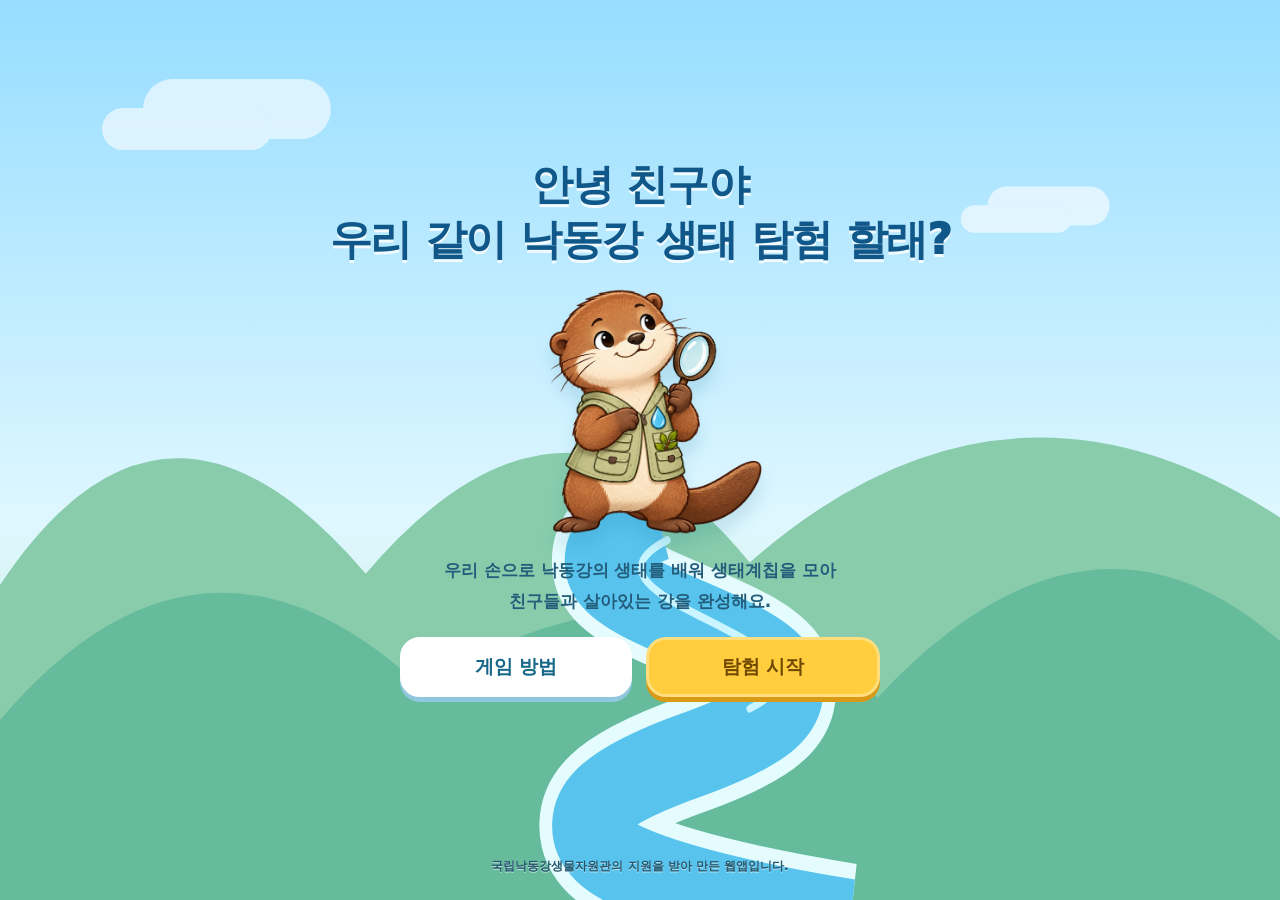
